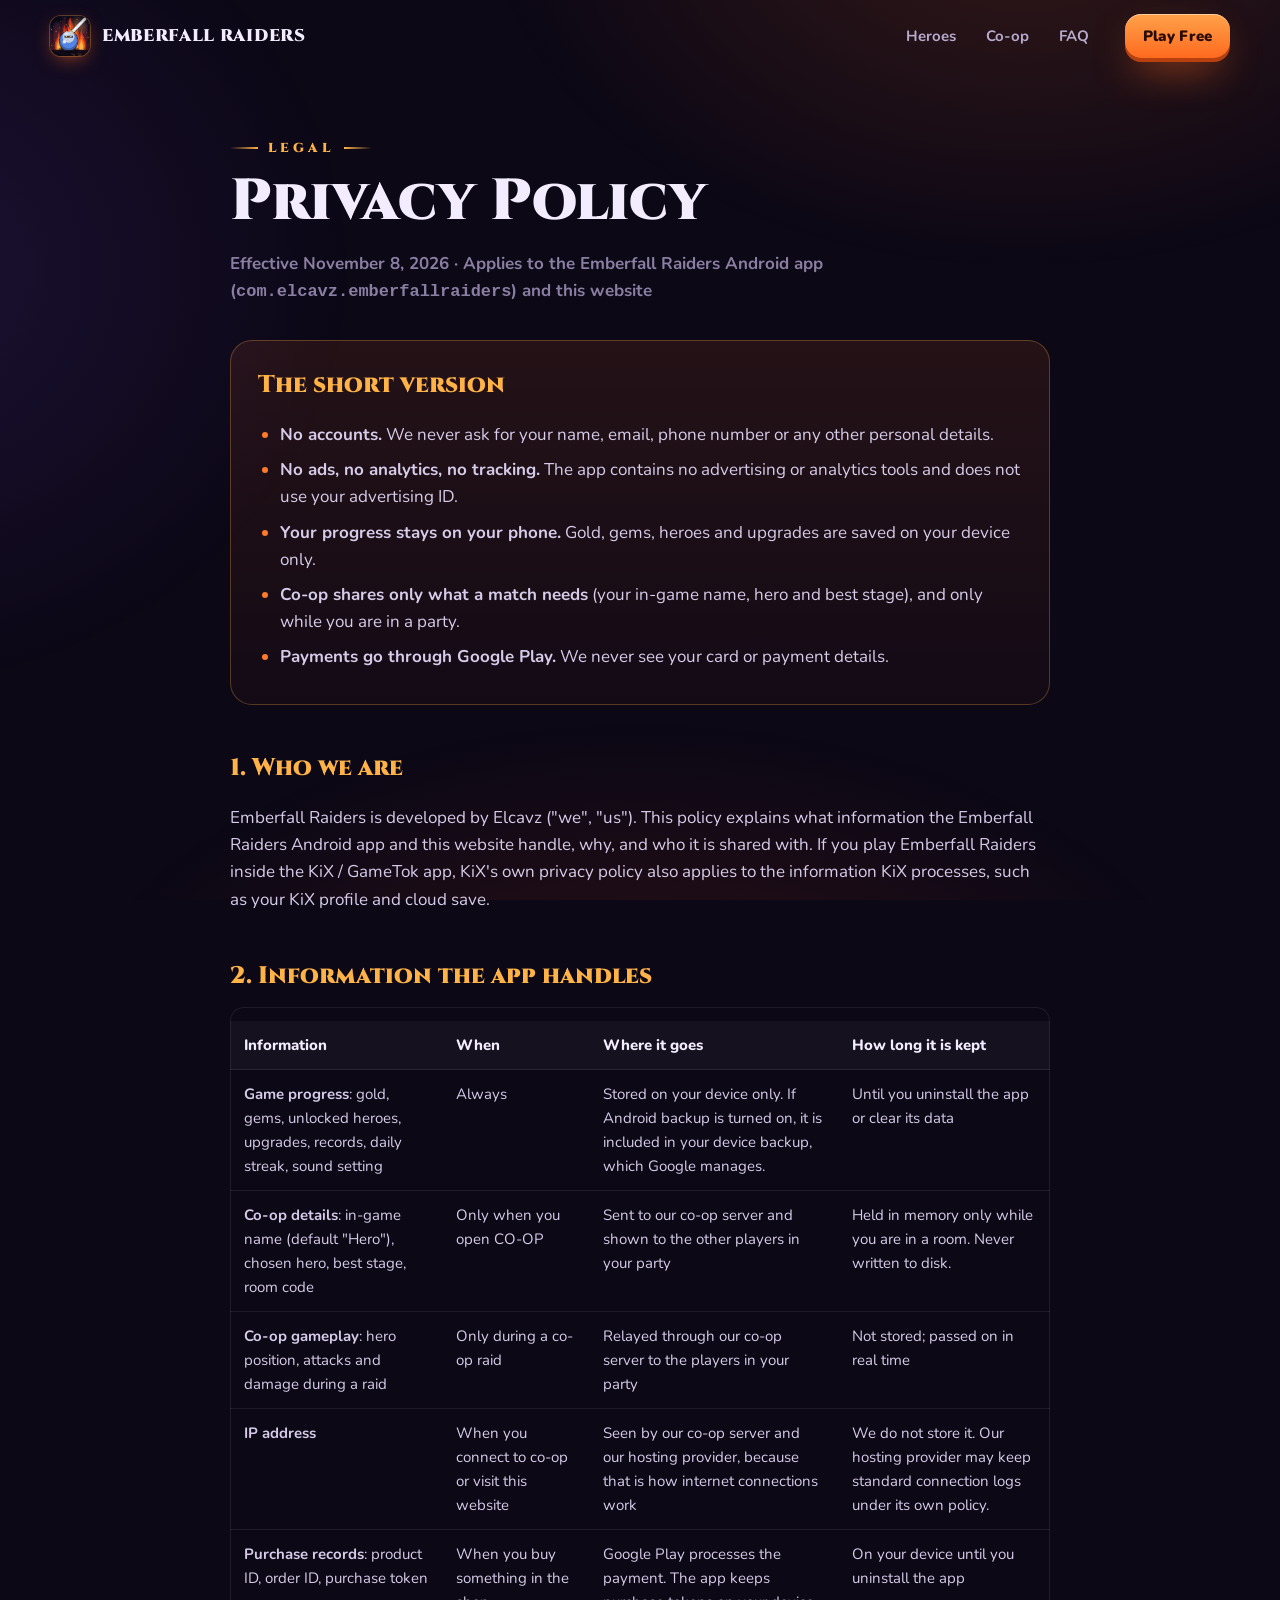
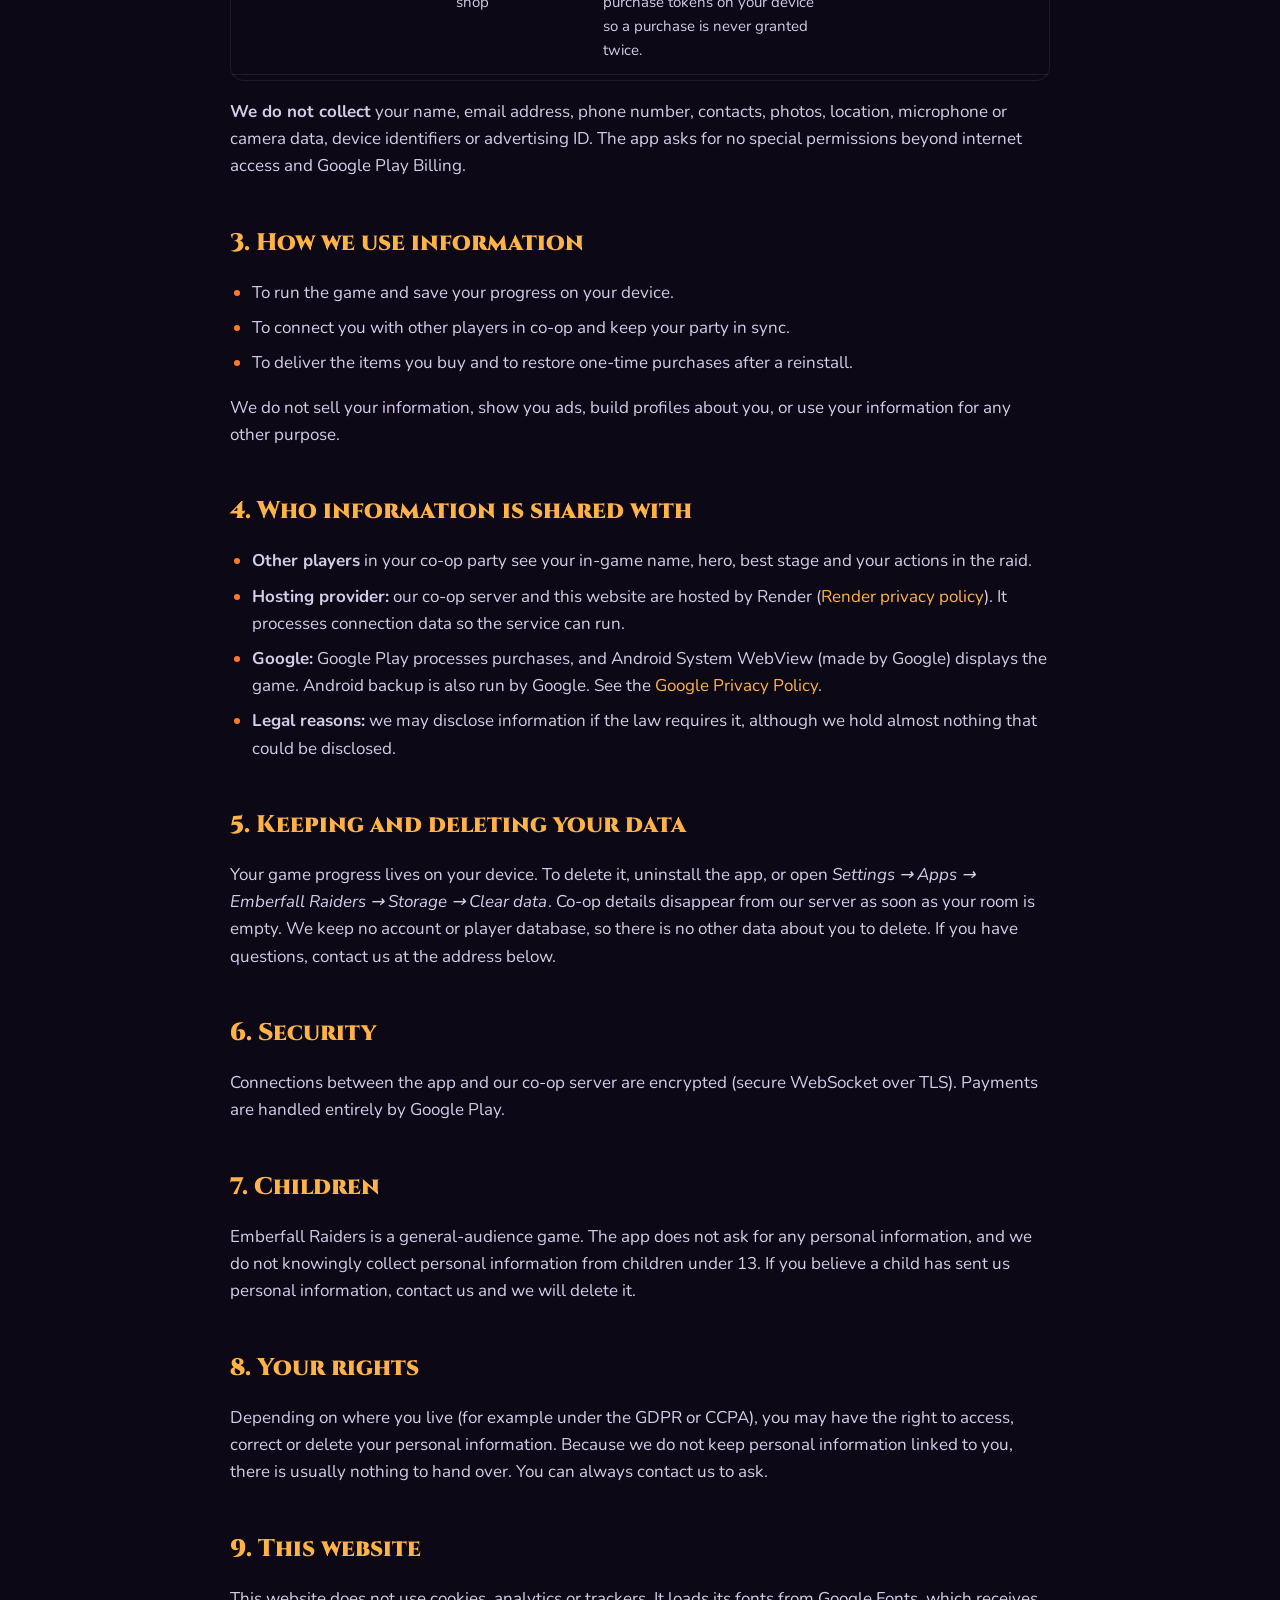
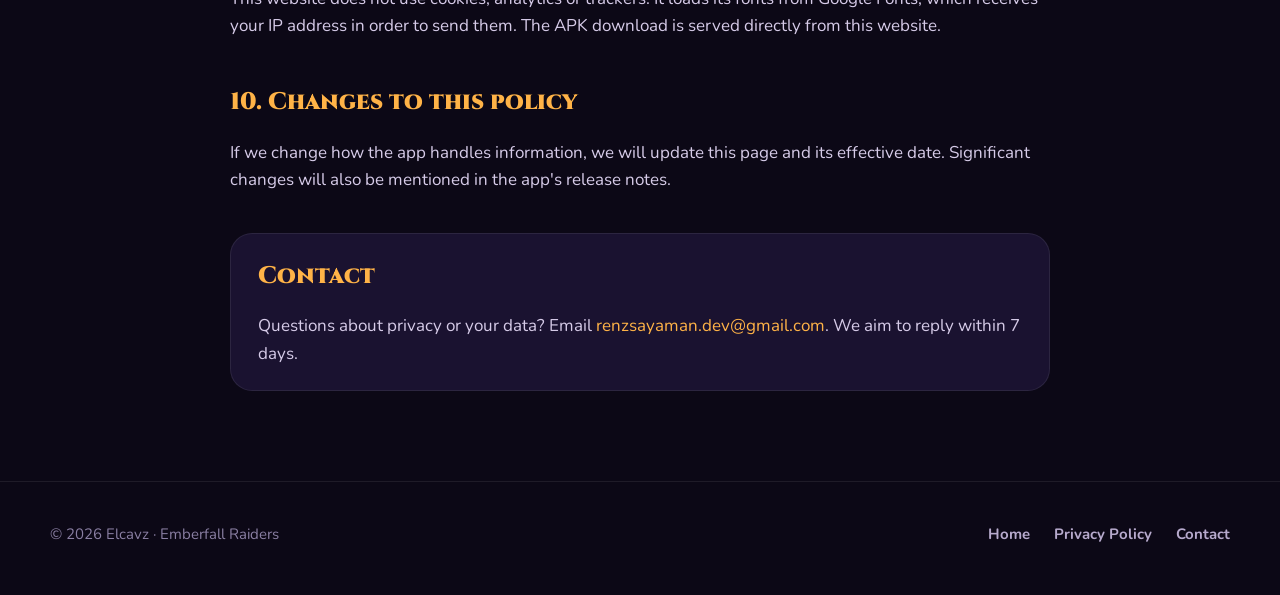
==== privacy.html @ 287d6ec7 "Initial commit" ====
<!doctype html>
<html lang="en">
<head>
  <meta charset="utf-8">
  <meta name="viewport" content="width=device-width, initial-scale=1, viewport-fit=cover">
  <title>Privacy Policy — Emberfall Raiders</title>
  <meta name="description" content="How the Emberfall Raiders app and website handle your data.">
  <meta name="theme-color" content="#0c0816">
  <link rel="icon" type="image/png" href="assets/img/icon.png">
  <link rel="preconnect" href="https://fonts.googleapis.com">
  <link rel="preconnect" href="https://fonts.gstatic.com" crossorigin>
  <link href="https://fonts.googleapis.com/css2?family=Cinzel:wght@700;900&family=Cinzel+Decorative:wght@900&family=Nunito:wght@400;700;800;900&display=swap" rel="stylesheet">
  <link rel="stylesheet" href="assets/style.css">
</head>
<body>
  <div class="bg-glow" aria-hidden="true"></div>

  <header class="nav scrolled">
    <div class="wrap">
      <a class="brand" href="index.html"><img src="assets/img/icon.png" alt="" width="40" height="40"><span>EMBERFALL RAIDERS</span></a>
      <ul class="nav-links">
        <li><a href="index.html#heroes">Heroes</a></li>
        <li><a href="index.html#coop">Co-op</a></li>
        <li><a href="index.html#faq">FAQ</a></li>
      </ul>
      <a class="btn nav-cta" href="index.html#download">Play Free</a>
      <button class="menu-btn" aria-label="Open menu" aria-expanded="false">
        <svg viewBox="0 0 24 24" fill="none" stroke="currentColor" stroke-width="2.4" stroke-linecap="round"><path d="M4 7h16M4 12h16M4 17h16"/></svg>
      </button>
    </div>
  </header>

  <main class="legal">
    <article class="wrap">
      <span class="eyebrow">Legal</span>
      <h1>Privacy Policy</h1>
      <p class="updated">Effective November 8, 2026 · Applies to the Emberfall Raiders Android app (<code>com.elcavz.emberfallraiders</code>) and this website</p>

      <section class="summary">
        <h2>The short version</h2>
        <ul>
          <li><strong>No accounts.</strong> We never ask for your name, email, phone number or any other personal details.</li>
          <li><strong>No ads, no analytics, no tracking.</strong> The app contains no advertising or analytics tools and does not use your advertising ID.</li>
          <li><strong>Your progress stays on your phone.</strong> Gold, gems, heroes and upgrades are saved on your device only.</li>
          <li><strong>Co-op shares only what a match needs</strong> (your in-game name, hero and best stage), and only while you are in a party.</li>
          <li><strong>Payments go through Google Play.</strong> We never see your card or payment details.</li>
        </ul>
      </section>

      <h2>1. Who we are</h2>
      <p>Emberfall Raiders is developed by Elcavz ("we", "us"). This policy explains what information the Emberfall Raiders Android app and this website handle, why, and who it is shared with. If you play Emberfall Raiders inside the KiX / GameTok app, KiX's own privacy policy also applies to the information KiX processes, such as your KiX profile and cloud save.</p>

      <h2>2. Information the app handles</h2>
      <div class="table-wrap">
        <table>
          <thead><tr><th>Information</th><th>When</th><th>Where it goes</th><th>How long it is kept</th></tr></thead>
          <tbody>
            <tr><td><strong>Game progress</strong>: gold, gems, unlocked heroes, upgrades, records, daily streak, sound setting</td><td>Always</td><td>Stored on your device only. If Android backup is turned on, it is included in your device backup, which Google manages.</td><td>Until you uninstall the app or clear its data</td></tr>
            <tr><td><strong>Co-op details</strong>: in-game name (default "Hero"), chosen hero, best stage, room code</td><td>Only when you open CO-OP</td><td>Sent to our co-op server and shown to the other players in your party</td><td>Held in memory only while you are in a room. Never written to disk.</td></tr>
            <tr><td><strong>Co-op gameplay</strong>: hero position, attacks and damage during a raid</td><td>Only during a co-op raid</td><td>Relayed through our co-op server to the players in your party</td><td>Not stored; passed on in real time</td></tr>
            <tr><td><strong>IP address</strong></td><td>When you connect to co-op or visit this website</td><td>Seen by our co-op server and our hosting provider, because that is how internet connections work</td><td>We do not store it. Our hosting provider may keep standard connection logs under its own policy.</td></tr>
            <tr><td><strong>Purchase records</strong>: product ID, order ID, purchase token</td><td>When you buy something in the shop</td><td>Google Play processes the payment. The app keeps purchase tokens on your device so a purchase is never granted twice.</td><td>On your device until you uninstall the app</td></tr>
          </tbody>
        </table>
      </div>
      <p><strong>We do not collect</strong> your name, email address, phone number, contacts, photos, location, microphone or camera data, device identifiers or advertising ID. The app asks for no special permissions beyond internet access and Google Play Billing.</p>

      <h2>3. How we use information</h2>
      <ul>
        <li>To run the game and save your progress on your device.</li>
        <li>To connect you with other players in co-op and keep your party in sync.</li>
        <li>To deliver the items you buy and to restore one-time purchases after a reinstall.</li>
      </ul>
      <p>We do not sell your information, show you ads, build profiles about you, or use your information for any other purpose.</p>

      <h2>4. Who information is shared with</h2>
      <ul>
        <li><strong>Other players</strong> in your co-op party see your in-game name, hero, best stage and your actions in the raid.</li>
        <li><strong>Hosting provider:</strong> our co-op server and this website are hosted by Render (<a href="https://render.com/privacy" target="_blank" rel="noopener">Render privacy policy</a>). It processes connection data so the service can run.</li>
        <li><strong>Google:</strong> Google Play processes purchases, and Android System WebView (made by Google) displays the game. Android backup is also run by Google. See the <a href="https://policies.google.com/privacy" target="_blank" rel="noopener">Google Privacy Policy</a>.</li>
        <li><strong>Legal reasons:</strong> we may disclose information if the law requires it, although we hold almost nothing that could be disclosed.</li>
      </ul>

      <h2>5. Keeping and deleting your data</h2>
      <p>Your game progress lives on your device. To delete it, uninstall the app, or open <em>Settings → Apps → Emberfall Raiders → Storage → Clear data</em>. Co-op details disappear from our server as soon as your room is empty. We keep no account or player database, so there is no other data about you to delete. If you have questions, contact us at the address below.</p>

      <h2>6. Security</h2>
      <p>Connections between the app and our co-op server are encrypted (secure WebSocket over TLS). Payments are handled entirely by Google Play.</p>

      <h2>7. Children</h2>
      <p>Emberfall Raiders is a general-audience game. The app does not ask for any personal information, and we do not knowingly collect personal information from children under 13. If you believe a child has sent us personal information, contact us and we will delete it.</p>

      <h2>8. Your rights</h2>
      <p>Depending on where you live (for example under the GDPR or CCPA), you may have the right to access, correct or delete your personal information. Because we do not keep personal information linked to you, there is usually nothing to hand over. You can always contact us to ask.</p>

      <h2>9. This website</h2>
      <p>This website does not use cookies, analytics or trackers. It loads its fonts from Google Fonts, which receives your IP address in order to send them. The APK download is served directly from this website.</p>

      <h2>10. Changes to this policy</h2>
      <p>If we change how the app handles information, we will update this page and its effective date. Significant changes will also be mentioned in the app's release notes.</p>

      <div class="contact">
        <h2 style="margin-top:0">Contact</h2>
        <p style="margin-bottom:0">Questions about privacy or your data? Email <a href="mailto:renzsayaman.dev@gmail.com">renzsayaman.dev@gmail.com</a>. We aim to reply within 7 days.</p>
      </div>
    </article>
  </main>

  <footer class="footer">
    <div class="wrap">
      <div>© <span data-year>2026</span> Elcavz · Emberfall Raiders</div>
      <nav aria-label="Footer">
        <a href="index.html">Home</a>
        <a href="privacy.html">Privacy Policy</a>
        <a href="mailto:renzsayaman.dev@gmail.com">Contact</a>
      </nav>
    </div>
  </footer>
  <script src="assets/site.js"></script>
</body>
</html>
---- assets/style.css ----
/* Emberfall Raiders website */
:root {
  --bg: #0c0816;
  --bg-2: #130d22;
  --panel: #1a1230;
  --panel-2: #221838;
  --line: rgba(255, 255, 255, 0.08);
  --line-2: rgba(255, 179, 71, 0.28);
  --text: #f3ecff;
  --muted: #b7aacd;
  --dim: #8a7fa3;
  --ember: #ff7a2a;
  --ember-2: #ffb347;
  --gold: #ffd36b;
  --flame: linear-gradient(180deg, #fff3c4 0%, #ffb347 45%, #ff5a1f 100%);
  --cta: linear-gradient(180deg, #ffa24a 0%, #ff6a1f 100%);
  --green: #4fd27a;
  --blue: #5aa8ff;
  --violet: #a77bff;
  --radius: 22px;
  --radius-sm: 14px;
  --shadow: 0 30px 80px -30px rgba(0, 0, 0, 0.8);
  --max: 1180px;
  --font-title: 'Cinzel Decorative', 'Cinzel', Georgia, serif;
  --font-head: 'Cinzel', Georgia, serif;
  --font-body: 'Nunito', system-ui, -apple-system, 'Segoe UI', Roboto, sans-serif;
}

*, *::before, *::after { box-sizing: border-box; }
html { scroll-behavior: smooth; scroll-padding-top: 84px; -webkit-text-size-adjust: 100%; }
body {
  margin: 0;
  background: var(--bg);
  color: var(--text);
  font-family: var(--font-body);
  font-size: 17px;
  line-height: 1.6;
  overflow-x: hidden;
  -webkit-font-smoothing: antialiased;
}
img, svg { display: block; max-width: 100%; }
a { color: var(--ember-2); text-decoration: none; }
a:hover { color: var(--gold); }
:focus-visible { outline: 3px solid var(--ember-2); outline-offset: 3px; border-radius: 8px; }
.wrap { width: min(var(--max), 100% - 32px); margin-inline: auto; }
.sr-only { position: absolute; width: 1px; height: 1px; overflow: hidden; clip: rect(0 0 0 0); white-space: nowrap; }

/* ---------- background ---------- */
#embers { position: fixed; inset: 0; width: 100%; height: 100%; z-index: 0; pointer-events: none; }
.bg-glow {
  position: fixed; inset: 0; z-index: 0; pointer-events: none;
  background:
    radial-gradient(900px 600px at 80% -10%, rgba(255, 106, 31, 0.16), transparent 60%),
    radial-gradient(800px 700px at -10% 30%, rgba(122, 70, 220, 0.16), transparent 60%),
    radial-gradient(1000px 600px at 50% 120%, rgba(255, 74, 26, 0.14), transparent 60%);
}
main, header, footer { position: relative; z-index: 1; }

/* ---------- nav ---------- */
.nav {
  position: fixed; top: 0; left: 0; right: 0; z-index: 50;
  transition: background 0.3s, box-shadow 0.3s, backdrop-filter 0.3s;
}
.nav.scrolled { background: rgba(12, 8, 22, 0.78); backdrop-filter: blur(14px); box-shadow: 0 1px 0 var(--line); }
.nav .wrap { display: flex; align-items: center; gap: 24px; height: 72px; }
.brand { display: flex; align-items: center; gap: 12px; color: var(--text); font-family: var(--font-head); font-weight: 900; letter-spacing: 0.04em; }
.brand img { width: 40px; height: 40px; border-radius: 11px; box-shadow: 0 0 0 1px var(--line-2), 0 6px 20px -6px rgba(255, 106, 31, 0.7); }
.brand span { font-size: 17px; }
.nav-links { display: flex; gap: 6px; margin-left: auto; list-style: none; padding: 0; margin-block: 0; }
.nav-links a { color: var(--muted); font-weight: 700; font-size: 15px; padding: 8px 12px; border-radius: 10px; }
.nav-links a:hover { color: var(--text); background: rgba(255, 255, 255, 0.05); }
.nav .btn { padding: 10px 18px; font-size: 15px; }
.menu-btn { display: none; margin-left: auto; background: none; border: 0; color: var(--text); width: 44px; height: 44px; border-radius: 12px; cursor: pointer; }
.menu-btn svg { width: 26px; height: 26px; margin: auto; }

/* ---------- buttons ---------- */
.btn {
  display: inline-flex; align-items: center; justify-content: center; gap: 10px;
  font-family: var(--font-body); font-weight: 900; font-size: 17px; letter-spacing: 0.01em;
  padding: 15px 26px; border-radius: 16px; border: 0; cursor: pointer; color: #2a0c06;
  background: var(--cta);
  box-shadow: 0 4px 0 #b8400f, 0 18px 40px -12px rgba(255, 106, 31, 0.75), inset 0 1px 0 rgba(255, 255, 255, 0.45);
  transition: transform 0.15s, box-shadow 0.15s, filter 0.15s;
}
.btn:hover { color: #2a0c06; transform: translateY(-2px); filter: brightness(1.06); }
.btn:active { transform: translateY(2px); box-shadow: 0 1px 0 #b8400f, 0 10px 24px -12px rgba(255, 106, 31, 0.75); }
.btn-ghost {
  color: var(--text); background: rgba(255, 255, 255, 0.06);
  box-shadow: inset 0 0 0 1.5px rgba(255, 255, 255, 0.16);
}
.btn-ghost:hover { color: var(--text); background: rgba(255, 255, 255, 0.1); }
.btn-ghost:active { box-shadow: inset 0 0 0 1.5px rgba(255, 255, 255, 0.16); }
.btn svg { width: 22px; height: 22px; flex: none; }

.play-badge {
  display: inline-flex; align-items: center; gap: 12px; padding: 10px 22px 10px 16px;
  background: #000; color: #fff; border-radius: 14px; box-shadow: inset 0 0 0 1.5px #a6a6a6;
  transition: transform 0.15s, box-shadow 0.15s;
}
.play-badge:hover { color: #fff; transform: translateY(-2px); box-shadow: inset 0 0 0 1.5px #fff, 0 16px 40px -14px rgba(90, 168, 255, 0.6); }
.play-badge svg { width: 30px; height: 30px; }
.play-badge small { display: block; font-size: 11px; letter-spacing: 0.08em; text-transform: uppercase; opacity: 0.85; line-height: 1.1; }
.play-badge b { display: block; font-size: 21px; line-height: 1.15; font-weight: 700; font-family: 'Nunito', sans-serif; }

/* ---------- headings ---------- */
.eyebrow {
  display: inline-flex; align-items: center; gap: 10px;
  font-family: var(--font-head); font-weight: 900; font-size: 13px; letter-spacing: 0.32em; text-transform: uppercase;
  color: var(--ember-2);
}
.eyebrow::before, .eyebrow::after { content: ''; width: 28px; height: 2px; background: linear-gradient(90deg, transparent, var(--ember-2)); }
.eyebrow::after { transform: scaleX(-1); }
.section { padding: 120px 0; position: relative; }
.section-head { text-align: center; max-width: 760px; margin: 0 auto 56px; }
.section-head h2 {
  font-family: var(--font-head); font-weight: 900; font-size: clamp(34px, 5vw, 56px); line-height: 1.08;
  margin: 14px 0 16px; letter-spacing: 0.01em;
}
.section-head p { color: var(--muted); font-size: 19px; margin: 0; }
.fire-text { background: var(--flame); -webkit-background-clip: text; background-clip: text; color: transparent; }

/* ---------- hero ---------- */
.hero { position: relative; min-height: 100vh; min-height: 100svh; display: flex; align-items: center; padding: 110px 0 70px; overflow: hidden; }
.hero .wrap { display: grid; grid-template-columns: 1.1fr 0.9fr; gap: 40px; align-items: center; }
.hero h1 { margin: 18px 0 6px; line-height: 0.95; }
.hero h1 .t1 {
  display: block; font-family: var(--font-title); font-weight: 900; font-size: clamp(54px, 9vw, 118px);
  background: var(--flame); -webkit-background-clip: text; background-clip: text; color: transparent;
  filter: drop-shadow(0 6px 0 #3a0e04) drop-shadow(0 0 30px rgba(255, 106, 31, 0.45));
  letter-spacing: 0.01em;
}
.hero h1 .t2 {
  display: flex; align-items: center; gap: 18px; margin-top: 12px;
  font-family: var(--font-head); font-weight: 900; font-size: clamp(22px, 3.4vw, 40px); letter-spacing: 0.42em; color: #ffe6c0;
}
.hero h1 .t2::before, .hero h1 .t2::after { content: ''; height: 2px; width: 54px; background: var(--ember-2); }
.hero .lead { font-size: clamp(18px, 2vw, 21px); color: var(--muted); max-width: 560px; margin: 22px 0 32px; }
.hero .lead strong { color: var(--text); }
.cta-row { display: flex; flex-wrap: wrap; gap: 14px; align-items: center; }
.meta-row { display: flex; flex-wrap: wrap; gap: 8px 22px; margin-top: 26px; color: var(--dim); font-size: 15px; font-weight: 700; }
.meta-row span { display: inline-flex; align-items: center; gap: 8px; }
.meta-row span::before { content: ''; width: 7px; height: 7px; border-radius: 50%; background: var(--ember); box-shadow: 0 0 10px var(--ember); }

.stage { position: relative; height: min(680px, 80vh); display: grid; place-items: center; }
.stage .halo {
  position: absolute; width: 120%; aspect-ratio: 1; border-radius: 50%;
  background: radial-gradient(circle, rgba(255, 106, 31, 0.42) 0%, rgba(255, 74, 26, 0.12) 38%, transparent 64%);
  animation: pulse 6s ease-in-out infinite;
}
.phone {
  position: relative; width: min(300px, 70vw); aspect-ratio: 1080 / 2424; border-radius: 42px; padding: 11px;
  background: linear-gradient(160deg, #3a2c58, #120a1e 60%);
  box-shadow: 0 0 0 1.5px rgba(255, 255, 255, 0.12), 0 50px 120px -30px rgba(0, 0, 0, 0.9), 0 0 80px -20px rgba(255, 106, 31, 0.6);
  transform: rotate(-4deg);
  animation: float 7s ease-in-out infinite;
  z-index: 2;
}
/* (no camera hole: it would cover the game HUD in the screenshots) */
.phone .screen { position: relative; width: 100%; height: 100%; border-radius: 32px; overflow: hidden; background: #0c0a14; }
.phone .screen img { position: absolute; inset: 0; width: 100%; height: 100%; object-fit: cover; opacity: 0; transition: opacity 1s ease; }
.phone .screen img.on { opacity: 1; }
.float-sprite { position: absolute; z-index: 3; filter: drop-shadow(0 16px 24px rgba(0, 0, 0, 0.6)); transition: transform 0.2s ease-out; }
.float-sprite svg { width: 100%; height: 100%; overflow: visible; }
.fs-drake { width: 340px; height: 340px; top: -12%; right: -40%; z-index: 1; animation: hover 6s ease-in-out infinite; }
.fs-knight { width: 170px; height: 170px; bottom: 4%; left: -6%; animation: bob 3.2s ease-in-out infinite; }
.fs-mage { width: 128px; height: 128px; bottom: 30%; right: -8%; animation: bob 3.6s ease-in-out infinite 0.4s; }
.fs-ranger { width: 120px; height: 120px; top: 14%; left: -4%; animation: bob 3.4s ease-in-out infinite 0.8s; }
.scroll-hint { position: absolute; left: 50%; bottom: 22px; transform: translateX(-50%); color: var(--dim); font-size: 12px; letter-spacing: 0.3em; text-transform: uppercase; display: flex; flex-direction: column; align-items: center; gap: 8px; }
.scroll-hint i { width: 22px; height: 36px; border-radius: 12px; border: 2px solid var(--dim); position: relative; }
.scroll-hint i::after { content: ''; position: absolute; left: 50%; top: 7px; width: 4px; height: 8px; margin-left: -2px; border-radius: 2px; background: var(--ember-2); animation: wheel 1.8s ease-in-out infinite; }

/* ---------- stats band ---------- */
.stats { border-block: 1px solid var(--line); background: linear-gradient(180deg, rgba(255, 106, 31, 0.06), transparent); }
.stats ul { list-style: none; margin: 0; padding: 30px 0; display: grid; grid-template-columns: repeat(6, 1fr); gap: 16px; }
.stats li { text-align: center; }
.stats b { display: block; font-family: var(--font-head); font-weight: 900; font-size: clamp(30px, 4vw, 46px); line-height: 1.1; background: var(--flame); -webkit-background-clip: text; background-clip: text; color: transparent; }
.stats span { color: var(--muted); font-weight: 800; font-size: 14px; letter-spacing: 0.12em; text-transform: uppercase; }

/* ---------- heroes ---------- */
.hero-grid { display: grid; grid-template-columns: repeat(3, 1fr); gap: 24px; }
.hero-card {
  --c: #5484e4;
  position: relative; border-radius: var(--radius); padding: 28px 26px 26px; overflow: hidden;
  background: linear-gradient(180deg, color-mix(in srgb, var(--c) 18%, var(--panel)) 0%, var(--panel) 46%);
  box-shadow: inset 0 0 0 1px color-mix(in srgb, var(--c) 40%, transparent), var(--shadow);
  transition: transform 0.35s cubic-bezier(.2, .8, .2, 1), box-shadow 0.35s;
}
.hero-card:hover { transform: translateY(-8px); box-shadow: inset 0 0 0 1.5px color-mix(in srgb, var(--c) 75%, transparent), 0 40px 90px -30px color-mix(in srgb, var(--c) 60%, #000); }
.hero-card .portrait { position: relative; height: 210px; display: grid; place-items: center; margin: -6px 0 6px; }
.hero-card .portrait::before {
  content: ''; position: absolute; width: 190px; height: 190px; border-radius: 50%;
  background: radial-gradient(circle, color-mix(in srgb, var(--c) 55%, transparent) 0%, transparent 68%);
}
.hero-card .portrait::after { content: ''; position: absolute; bottom: 18px; width: 170px; height: 30px; border-radius: 50%; background: radial-gradient(closest-side, rgba(0, 0, 0, 0.55), transparent); }
.hero-card .portrait [data-sprite] { position: relative; width: 190px; height: 190px; z-index: 1; animation: bob 3.4s ease-in-out infinite; }
.hero-card .portrait svg { width: 100%; height: 100%; overflow: visible; }
.hero-card h3 { font-family: var(--font-head); font-weight: 900; font-size: 30px; margin: 0; letter-spacing: 0.04em; }
.hero-card .role { color: color-mix(in srgb, var(--c) 70%, #fff); font-weight: 800; font-size: 14px; letter-spacing: 0.16em; text-transform: uppercase; }
.hero-card p { color: var(--muted); margin: 10px 0 18px; }
.bars { display: grid; gap: 10px; margin-bottom: 20px; }
.bar { display: grid; grid-template-columns: 70px 1fr 42px; align-items: center; gap: 10px; font-size: 13px; font-weight: 800; color: var(--dim); letter-spacing: 0.08em; }
.bar i { height: 8px; border-radius: 6px; background: rgba(255, 255, 255, 0.07); overflow: hidden; position: relative; }
.bar i::after {
  content: ''; position: absolute; inset: 0; width: var(--v); border-radius: inherit;
  background: linear-gradient(90deg, color-mix(in srgb, var(--c) 70%, #fff), var(--c));
  transform-origin: left; transform: scaleX(0); transition: transform 1.2s cubic-bezier(.2, .8, .2, 1) 0.2s;
}
.in .bar i::after { transform: scaleX(1); }
.bar em { font-style: normal; color: var(--text); text-align: right; }
.skill {
  display: flex; gap: 14px; align-items: center; padding: 14px 16px; border-radius: var(--radius-sm);
  background: rgba(0, 0, 0, 0.25); box-shadow: inset 0 0 0 1px var(--line);
}
.skill .ico { width: 44px; height: 44px; border-radius: 50%; flex: none; display: grid; place-items: center; background: var(--c); box-shadow: 0 0 20px -2px var(--c); }
.skill .ico svg { width: 24px; height: 24px; color: #fff; }
.skill b { display: block; font-size: 16px; }
.skill span { color: var(--muted); font-size: 14px; }
.unlock { margin-top: 16px; font-size: 14px; font-weight: 800; color: var(--dim); display: flex; gap: 8px; align-items: center; flex-wrap: wrap; }
.unlock .tag { padding: 4px 10px; border-radius: 99px; background: rgba(255, 255, 255, 0.06); color: var(--text); }
.unlock .tag.free { background: rgba(79, 210, 122, 0.15); color: var(--green); }

/* ---------- realms ---------- */
.realm-list { display: grid; gap: 22px; }
.realm {
  --floor: #24322a; --wall: #4e6e4c; --accent: #6eaa5f;
  position: relative; display: grid; grid-template-columns: 300px 1fr 260px; gap: 28px; align-items: center;
  padding: 28px 30px; border-radius: var(--radius); overflow: hidden;
  background:
    repeating-conic-gradient(from 0deg, color-mix(in srgb, var(--floor) 100%, #fff 4%) 0 25%, var(--floor) 0 50%) 0 0 / 64px 64px;
  box-shadow: inset 0 0 0 1px color-mix(in srgb, var(--accent) 35%, transparent), var(--shadow);
}
.realm::before { content: ''; position: absolute; inset: 0; background: linear-gradient(90deg, rgba(12, 8, 22, 0.92) 0%, rgba(12, 8, 22, 0.55) 45%, rgba(12, 8, 22, 0.25) 100%); }
.realm > * { position: relative; }
.realm .num { font-family: var(--font-head); font-weight: 900; color: var(--accent); font-size: 14px; letter-spacing: 0.24em; text-transform: uppercase; }
.realm h3 { font-family: var(--font-head); font-weight: 900; font-size: 32px; margin: 4px 0 6px; }
.realm p { color: var(--muted); margin: 0; font-size: 16px; }
.roster { display: flex; flex-wrap: wrap; gap: 6px 4px; justify-content: center; }
.mob { width: 104px; text-align: center; font-size: 13px; font-weight: 800; color: var(--muted); }
.mob [data-sprite] { display: block; width: 78px; height: 78px; margin: 0 auto 2px; animation: bob 3s ease-in-out infinite; }
.mob:nth-child(2) [data-sprite] { animation-delay: 0.3s; }
.mob:nth-child(3) [data-sprite] { animation-delay: 0.6s; }
.mob:nth-child(4) [data-sprite] { animation-delay: 0.9s; }
.realm-boss { text-align: center; padding: 14px; border-radius: var(--radius-sm); background: rgba(0, 0, 0, 0.35); box-shadow: inset 0 0 0 1px color-mix(in srgb, var(--accent) 50%, transparent); }
.realm-boss [data-sprite] { display: block; width: 130px; height: 130px; margin: -10px auto 0; animation: hover 5s ease-in-out infinite; }
.realm-boss small { display: block; color: var(--accent); font-weight: 900; font-size: 12px; letter-spacing: 0.2em; text-transform: uppercase; }
.realm-boss b { font-family: var(--font-head); font-size: 20px; }
.realm-note { text-align: center; color: var(--dim); margin-top: 26px; font-weight: 700; }

/* ---------- bosses ---------- */
.boss-grid { display: grid; grid-template-columns: repeat(3, 1fr); gap: 24px; }
.boss {
  --c: #5ad76e;
  position: relative; border-radius: var(--radius); padding: 0 26px 28px; overflow: hidden;
  background: radial-gradient(120% 60% at 50% 0%, color-mix(in srgb, var(--c) 30%, transparent), transparent 70%), var(--panel);
  box-shadow: inset 0 0 0 1px color-mix(in srgb, var(--c) 40%, transparent), var(--shadow);
}
.boss .art { height: 250px; display: grid; place-items: center; }
.boss .art [data-sprite] { width: 230px; height: 230px; animation: hover 5s ease-in-out infinite; }
.boss .art svg { overflow: visible; }
.boss .stage-tag { position: absolute; top: 18px; right: 18px; font-weight: 900; font-size: 12px; letter-spacing: 0.16em; text-transform: uppercase; padding: 6px 12px; border-radius: 99px; background: rgba(0, 0, 0, 0.45); color: color-mix(in srgb, var(--c) 70%, #fff); }
.boss h3 { font-family: var(--font-head); font-weight: 900; font-size: 28px; margin: 0 0 12px; }
.hpbar { height: 14px; border-radius: 8px; background: rgba(0, 0, 0, 0.45); box-shadow: inset 0 0 0 1px rgba(255, 255, 255, 0.08); overflow: hidden; margin-bottom: 6px; }
.hpbar i { display: block; height: 100%; width: var(--v); background: linear-gradient(90deg, #ff4a4a, #ff8a3a); border-radius: inherit; box-shadow: 0 0 14px rgba(255, 74, 74, 0.6); }
.boss .nums { display: flex; justify-content: space-between; font-size: 13px; font-weight: 800; color: var(--dim); margin-bottom: 16px; }
.boss .nums b { color: var(--text); }
.boss ul { margin: 0; padding: 0; list-style: none; display: grid; gap: 10px; }
.boss li { display: flex; gap: 10px; color: var(--muted); font-size: 15px; }
.boss li::before { content: ''; flex: none; width: 8px; height: 8px; margin-top: 9px; transform: rotate(45deg); background: var(--c); box-shadow: 0 0 10px var(--c); }

/* ---------- progression ---------- */
.prog { display: grid; grid-template-columns: 1.15fr 0.85fr; gap: 24px; }
.panel { border-radius: var(--radius); padding: 30px; background: var(--panel); box-shadow: inset 0 0 0 1px var(--line), var(--shadow); }
.panel h3 { font-family: var(--font-head); font-weight: 900; font-size: 24px; margin: 0 0 6px; }
.panel > p { color: var(--muted); margin: 0 0 22px; }
.perks { display: grid; grid-template-columns: repeat(2, 1fr); gap: 10px; }
.perk { display: flex; align-items: center; gap: 12px; padding: 12px 14px; border-radius: var(--radius-sm); background: rgba(0, 0, 0, 0.22); box-shadow: inset 0 0 0 1px color-mix(in srgb, var(--c) 35%, transparent); transition: transform 0.2s, background 0.2s; }
.perk:hover { transform: translateY(-2px); background: color-mix(in srgb, var(--c) 10%, rgba(0, 0, 0, 0.22)); }
.perk .star { width: 34px; height: 34px; flex: none; border-radius: 50%; display: grid; place-items: center; background: color-mix(in srgb, var(--c) 30%, #1a1230); }
.perk .star svg { width: 18px; height: 18px; color: var(--c); }
.perk b { display: block; font-size: 15px; line-height: 1.2; }
.perk span { font-size: 13px; color: var(--muted); }
.perk em { margin-left: auto; font-style: normal; font-weight: 900; font-size: 12px; color: var(--c); white-space: nowrap; }
.upgrades { display: grid; gap: 10px; margin-bottom: 28px; }
.upg { display: grid; grid-template-columns: 1fr auto; gap: 2px 12px; padding: 12px 16px; border-radius: var(--radius-sm); background: rgba(0, 0, 0, 0.22); box-shadow: inset 0 0 0 1px var(--line); }
.upg b { font-size: 16px; }
.upg span { color: var(--muted); font-size: 14px; }
.upg em { grid-row: span 2; align-self: center; font-style: normal; font-weight: 900; font-size: 13px; color: var(--gold); background: rgba(255, 211, 107, 0.1); padding: 6px 10px; border-radius: 10px; }
.daily { display: grid; grid-template-columns: repeat(7, 1fr); gap: 6px; }
.day { text-align: center; padding: 10px 2px; border-radius: 12px; background: rgba(0, 0, 0, 0.25); box-shadow: inset 0 0 0 1px var(--line); font-size: 12px; font-weight: 800; color: var(--muted); }
.day svg { width: 22px; height: 22px; margin: 4px auto; }
.day b { display: block; color: var(--text); font-size: 13px; }
.day.big { box-shadow: inset 0 0 0 1.5px var(--gold); background: rgba(255, 211, 107, 0.1); }

/* ---------- co-op ---------- */
.coop { display: grid; grid-template-columns: 1fr 1fr; gap: 56px; align-items: center; }
.steps { list-style: none; padding: 0; margin: 28px 0 0; display: grid; gap: 16px; counter-reset: s; }
.steps li { display: grid; grid-template-columns: 48px 1fr; gap: 16px; align-items: start; }
.steps li::before {
  counter-increment: s; content: counter(s);
  width: 48px; height: 48px; border-radius: 14px; display: grid; place-items: center;
  font-family: var(--font-head); font-weight: 900; font-size: 22px; color: #2a0c06; background: var(--cta);
  box-shadow: 0 10px 24px -10px rgba(255, 106, 31, 0.9);
}
.steps b { display: block; font-size: 18px; }
.steps span { color: var(--muted); }
.lobby {
  border-radius: 28px; padding: 26px; background: linear-gradient(180deg, #221838, #160f28);
  box-shadow: inset 0 0 0 1px rgba(79, 210, 122, 0.3), 0 40px 100px -30px rgba(79, 210, 122, 0.35), var(--shadow);
}
.lobby h3 { text-align: center; font-family: var(--font-body); font-weight: 900; font-size: 28px; color: #6ce6a0; margin: 0; letter-spacing: 0.02em; }
.lobby .sub { text-align: center; color: var(--gold); font-weight: 800; margin-bottom: 18px; font-size: 15px; }
.code { display: flex; justify-content: center; gap: 8px; margin: 0 0 20px; }
.code span {
  width: 54px; height: 66px; border-radius: 14px; display: grid; place-items: center;
  font-family: var(--font-body); font-weight: 900; font-size: 36px; color: var(--text);
  background: #0f0a1c; box-shadow: inset 0 0 0 1.5px rgba(255, 211, 107, 0.4), 0 0 24px -8px rgba(255, 211, 107, 0.6);
}
.party { display: grid; gap: 10px; }
.member { display: flex; align-items: center; gap: 12px; padding: 10px 14px; border-radius: 14px; background: rgba(255, 255, 255, 0.04); box-shadow: inset 0 0 0 1px var(--line); min-height: 64px; }
.member [data-sprite] { width: 68px; height: 68px; margin: -10px -6px -10px -10px; flex: none; }
.member b { display: block; font-size: 16px; }
.member span { color: var(--muted); font-size: 13px; }
.member .crown { margin-left: auto; color: var(--gold); font-weight: 900; font-size: 11px; letter-spacing: 0.12em; }
.member.wait { justify-content: center; color: var(--dim); font-weight: 700; font-size: 14px; }
.member.join { animation: joinIn 0.6s cubic-bezier(.2, .9, .3, 1.3) both; }
.lobby .btn { width: 100%; margin-top: 18px; background: linear-gradient(180deg, #5fe08a, #2fa85a); color: #062a14; box-shadow: 0 4px 0 #1d7a3e, 0 18px 40px -14px rgba(79, 210, 122, 0.8), inset 0 1px 0 rgba(255, 255, 255, 0.45); }
.coop-facts { display: flex; flex-wrap: wrap; gap: 10px; margin-top: 26px; }
.chip { padding: 8px 14px; border-radius: 99px; background: rgba(255, 255, 255, 0.05); box-shadow: inset 0 0 0 1px var(--line); font-weight: 800; font-size: 14px; color: var(--muted); }

/* ---------- gallery ---------- */
.gallery { display: flex; gap: 22px; overflow-x: auto; scroll-snap-type: x mandatory; padding: 10px max(16px, calc((100vw - var(--max)) / 2)) 30px; scrollbar-width: none; }
.gallery::-webkit-scrollbar { display: none; }
.shot { flex: none; width: 236px; scroll-snap-align: center; text-align: center; cursor: zoom-in; background: none; border: 0; padding: 0; color: inherit; font: inherit; }
.shot .frame { border-radius: 30px; padding: 8px; background: linear-gradient(160deg, #3a2c58, #120a1e 60%); box-shadow: 0 0 0 1px rgba(255, 255, 255, 0.1), 0 30px 60px -24px rgba(0, 0, 0, 0.9); transition: transform 0.35s cubic-bezier(.2, .8, .2, 1), box-shadow 0.35s; }
.shot:hover .frame { transform: translateY(-10px) rotate(-1deg); box-shadow: 0 0 0 1.5px rgba(255, 179, 71, 0.5), 0 40px 70px -24px rgba(255, 106, 31, 0.5); }
.shot img { border-radius: 23px; aspect-ratio: 1080 / 2424; width: 100%; object-fit: cover; }
.shot figcaption { margin-top: 14px; font-weight: 800; color: var(--muted); font-size: 15px; }
.gallery-nav { display: flex; justify-content: center; gap: 12px; margin-top: 6px; }
.gallery-nav button { width: 48px; height: 48px; border-radius: 50%; border: 0; cursor: pointer; color: var(--text); background: rgba(255, 255, 255, 0.06); box-shadow: inset 0 0 0 1px var(--line); }
.gallery-nav button:hover { background: rgba(255, 255, 255, 0.12); }
.gallery-nav svg { width: 22px; height: 22px; margin: auto; }
.lightbox { position: fixed; inset: 0; z-index: 100; display: none; place-items: center; background: rgba(6, 4, 12, 0.9); backdrop-filter: blur(8px); padding: 24px; cursor: zoom-out; }
.lightbox.open { display: grid; animation: fadeIn 0.25s ease; }
.lightbox img { max-height: 90vh; width: auto; border-radius: 26px; box-shadow: 0 0 0 1px rgba(255, 255, 255, 0.12), 0 40px 120px rgba(0, 0, 0, 0.8); }

/* ---------- how to play ---------- */
.controls { display: grid; grid-template-columns: repeat(4, 1fr); gap: 18px; }
.ctrl { padding: 26px 22px; border-radius: var(--radius); background: var(--panel); box-shadow: inset 0 0 0 1px var(--line); }
.ctrl .ico { width: 56px; height: 56px; border-radius: 18px; display: grid; place-items: center; margin-bottom: 16px; background: color-mix(in srgb, var(--c) 22%, transparent); color: var(--c); box-shadow: inset 0 0 0 1px color-mix(in srgb, var(--c) 45%, transparent); }
.ctrl .ico svg { width: 28px; height: 28px; }
.ctrl h3 { margin: 0 0 6px; font-size: 19px; }
.ctrl p { margin: 0; color: var(--muted); font-size: 15px; }
.ctrl kbd { display: inline-block; font-family: var(--font-body); font-weight: 800; font-size: 12px; padding: 1px 7px; border-radius: 6px; background: rgba(255, 255, 255, 0.08); box-shadow: inset 0 -2px 0 rgba(255, 255, 255, 0.1); color: var(--text); }
.tips { margin-top: 22px; display: grid; grid-template-columns: repeat(3, 1fr); gap: 18px; }
.tip { padding: 18px 20px; border-radius: var(--radius-sm); background: rgba(255, 179, 71, 0.06); box-shadow: inset 0 0 0 1px var(--line-2); color: var(--muted); font-size: 15px; }
.tip b { color: var(--gold); }

/* ---------- FAQ ---------- */
.faq { max-width: 860px; margin: 0 auto; display: grid; gap: 12px; }
.faq details { border-radius: var(--radius-sm); background: var(--panel); box-shadow: inset 0 0 0 1px var(--line); transition: box-shadow 0.2s; }
.faq details[open] { box-shadow: inset 0 0 0 1px var(--line-2); }
.faq summary { list-style: none; cursor: pointer; padding: 20px 24px; font-weight: 800; font-size: 18px; display: flex; justify-content: space-between; gap: 16px; align-items: center; }
.faq summary::-webkit-details-marker { display: none; }
.faq summary::after { content: '+'; flex: none; width: 30px; height: 30px; border-radius: 50%; display: grid; place-items: center; background: rgba(255, 255, 255, 0.06); color: var(--ember-2); font-size: 22px; transition: transform 0.25s; }
.faq details[open] summary::after { transform: rotate(45deg); }
.faq details p { margin: 0; padding: 0 24px 22px; color: var(--muted); }

/* ---------- download ---------- */
.download {
  position: relative; overflow: hidden; text-align: center; border-radius: 34px; padding: 70px 30px;
  background:
    radial-gradient(600px 300px at 50% 120%, rgba(255, 106, 31, 0.55), transparent 70%),
    radial-gradient(500px 260px at 0% 0%, rgba(122, 70, 220, 0.35), transparent 70%),
    linear-gradient(180deg, #24163c, #150d26);
  box-shadow: inset 0 0 0 1px var(--line-2), 0 50px 120px -40px rgba(255, 106, 31, 0.5);
}
.download .icon { width: 120px; height: 120px; border-radius: 30px; margin: 0 auto 24px; box-shadow: 0 0 0 1px var(--line-2), 0 20px 60px -10px rgba(255, 106, 31, 0.8); animation: float 6s ease-in-out infinite; }
.download h2 { font-family: var(--font-head); font-weight: 900; font-size: clamp(32px, 5vw, 54px); margin: 0 0 12px; line-height: 1.1; }
.download p { color: var(--muted); font-size: 19px; max-width: 620px; margin: 0 auto 30px; }
.download .cta-row { justify-content: center; }
.reqs { display: flex; flex-wrap: wrap; justify-content: center; gap: 10px; margin-top: 30px; }

/* ---------- footer ---------- */
.footer { border-top: 1px solid var(--line); padding: 40px 0 50px; color: var(--dim); font-size: 15px; }
.footer .wrap { display: flex; flex-wrap: wrap; gap: 20px 40px; align-items: center; justify-content: space-between; }
.footer nav { display: flex; flex-wrap: wrap; gap: 6px 24px; }
.footer a { color: var(--muted); font-weight: 700; }
.footer a:hover { color: var(--text); }

/* ---------- legal page ---------- */
.legal { padding: 130px 0 90px; }
.legal article { max-width: 820px; margin: 0 auto; }
.legal h1 { font-family: var(--font-head); font-weight: 900; font-size: clamp(36px, 6vw, 58px); line-height: 1.05; margin: 14px 0 12px; }
.legal .updated { color: var(--dim); font-weight: 700; margin-bottom: 34px; }
.legal .summary { border-radius: var(--radius); padding: 26px 28px; margin-bottom: 40px; background: linear-gradient(180deg, rgba(255, 106, 31, 0.1), rgba(255, 106, 31, 0.03)); box-shadow: inset 0 0 0 1px var(--line-2); }
.legal .summary h2 { margin-top: 0; }
.legal .summary ul { margin-bottom: 0; }
.legal h2 { font-family: var(--font-head); font-weight: 900; font-size: 24px; margin: 44px 0 12px; color: var(--ember-2); }
.legal h3 { font-size: 18px; margin: 26px 0 8px; }
.legal p, .legal li { color: #d6cbe8; }
.legal ul { padding-left: 22px; }
.legal li { margin-bottom: 8px; }
.legal li::marker { color: var(--ember); }
.legal table { width: 100%; border-collapse: collapse; margin: 14px 0 6px; font-size: 15px; }
.legal th, .legal td { text-align: left; padding: 12px 14px; border-bottom: 1px solid var(--line); vertical-align: top; }
.legal th { color: var(--text); font-weight: 800; background: rgba(255, 255, 255, 0.04); }
.legal td { color: #d6cbe8; }
.legal .table-wrap { overflow-x: auto; border-radius: var(--radius-sm); box-shadow: inset 0 0 0 1px var(--line); }
.legal .contact { margin-top: 40px; padding: 24px 28px; border-radius: var(--radius); background: var(--panel); box-shadow: inset 0 0 0 1px var(--line); }

/* ---------- reveal ---------- */
.reveal { opacity: 0; transform: translateY(36px); transition: opacity 0.9s cubic-bezier(.2, .8, .2, 1), transform 0.9s cubic-bezier(.2, .8, .2, 1); }
.reveal.in { opacity: 1; transform: none; }
.reveal.d1 { transition-delay: 0.1s; }
.reveal.d2 { transition-delay: 0.2s; }
.reveal.d3 { transition-delay: 0.3s; }

@keyframes float { 0%, 100% { transform: translateY(0) rotate(-4deg); } 50% { transform: translateY(-16px) rotate(-3deg); } }
.download .icon { --r: 0deg; }
@keyframes bob { 0%, 100% { translate: 0 0; } 50% { translate: 0 -10px; } }
@keyframes hover { 0%, 100% { translate: 0 0; scale: 1; } 50% { translate: 0 -14px; scale: 1.03; } }
@keyframes pulse { 0%, 100% { opacity: 0.85; scale: 1; } 50% { opacity: 1; scale: 1.06; } }
@keyframes wheel { 0% { opacity: 0; transform: translateY(0); } 40% { opacity: 1; } 100% { opacity: 0; transform: translateY(12px); } }
@keyframes joinIn { from { opacity: 0; transform: translateX(-30px) scale(0.95); } to { opacity: 1; transform: none; } }
@keyframes fadeIn { from { opacity: 0; } to { opacity: 1; } }

/* ---------- responsive ---------- */
@media (max-width: 1060px) {
  .realm { grid-template-columns: 1fr; text-align: center; }
  .realm::before { background: rgba(12, 8, 22, 0.7); }
  .controls { grid-template-columns: repeat(2, 1fr); }
  .stats ul { grid-template-columns: repeat(3, 1fr); }
}
@media (max-width: 960px) {
  .nav-links, .nav .nav-cta { display: none; }
  .menu-btn { display: grid; }
  .nav.open { background: rgba(12, 8, 22, 0.96); backdrop-filter: blur(14px); }
  .nav.open .nav-links { display: flex; flex-direction: column; position: absolute; top: 72px; left: 0; right: 0; padding: 10px 16px 20px; background: rgba(12, 8, 22, 0.96); border-bottom: 1px solid var(--line); }
  .nav.open .nav-links a { font-size: 18px; padding: 12px; }
  .hero .wrap { grid-template-columns: 1fr; text-align: center; }
  .hero .lead { margin-inline: auto; }
  .hero h1 .t2 { justify-content: center; }
  .cta-row, .meta-row { justify-content: center; }
  .stage { height: 600px; }
  .hero-grid, .boss-grid { grid-template-columns: 1fr; max-width: 520px; margin-inline: auto; }
  .prog, .coop { grid-template-columns: 1fr; }
  .tips { grid-template-columns: 1fr; }
  .scroll-hint { display: none; }
}
@media (max-width: 560px) {
  body { font-size: 16px; }
  .section { padding: 84px 0; }
  .hero { padding-top: 96px; }
  .hero h1 .t2 { letter-spacing: 0.3em; gap: 12px; }
  .hero h1 .t2::before, .hero h1 .t2::after { width: 26px; }
  .stage { height: 500px; }
  .fs-drake { width: 210px; height: 210px; right: -12%; }
  .fs-knight { width: 130px; height: 130px; left: -4%; }
  .fs-mage { width: 96px; height: 96px; right: -4%; }
  .fs-ranger { width: 90px; height: 90px; left: -2%; }
  .stats ul { grid-template-columns: repeat(2, 1fr); }
  .perks { grid-template-columns: 1fr; }
  .controls { grid-template-columns: 1fr; }
  .code span { width: 46px; height: 58px; font-size: 30px; }
  .daily { gap: 4px; }
  .day { font-size: 10px; }
  .realm { padding: 24px 18px; }
  .mob { width: 86px; }
  .panel { padding: 22px 18px; }
  .download { padding: 50px 20px; border-radius: 26px; }
  .btn, .play-badge { width: 100%; justify-content: center; }
}
@media (prefers-reduced-motion: reduce) {
  *, *::before, *::after { animation: none !important; transition: none !important; }
  .reveal { opacity: 1; transform: none; }
  .bar i::after { transform: scaleX(1); }
}
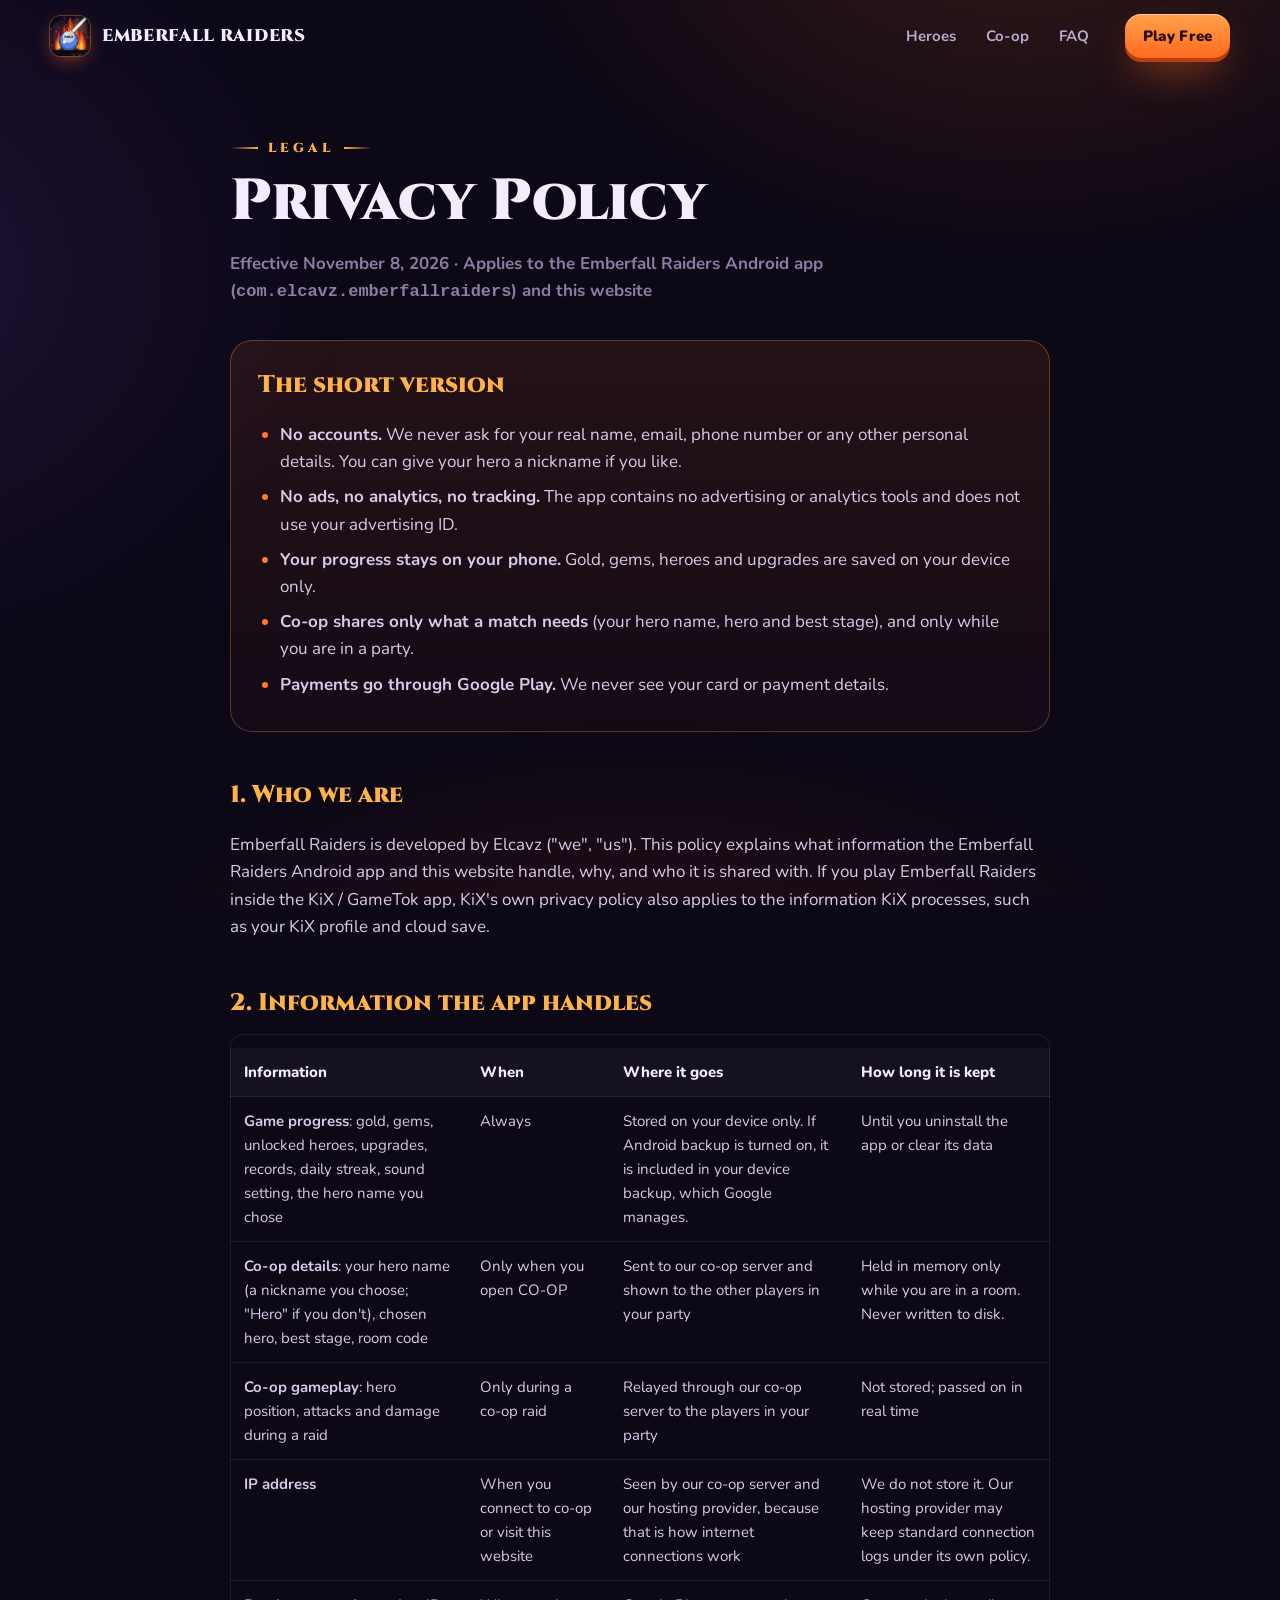
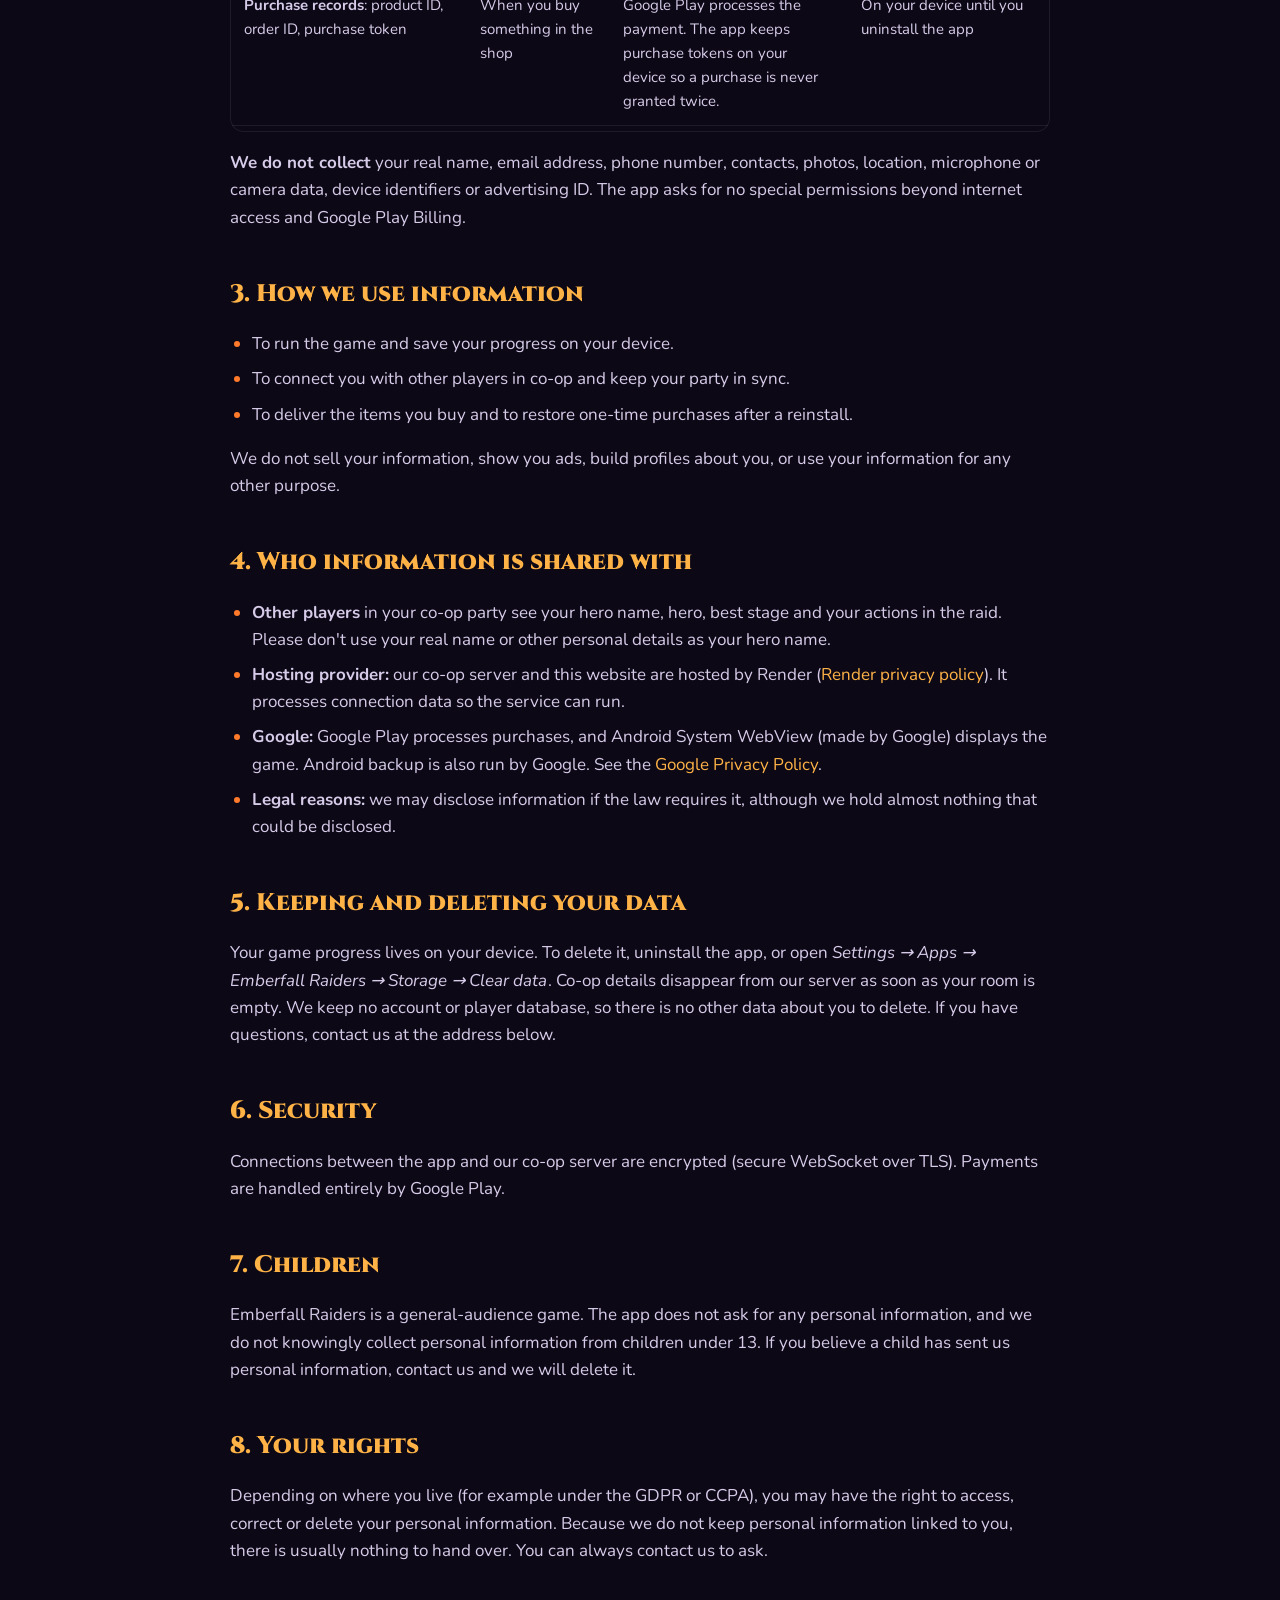
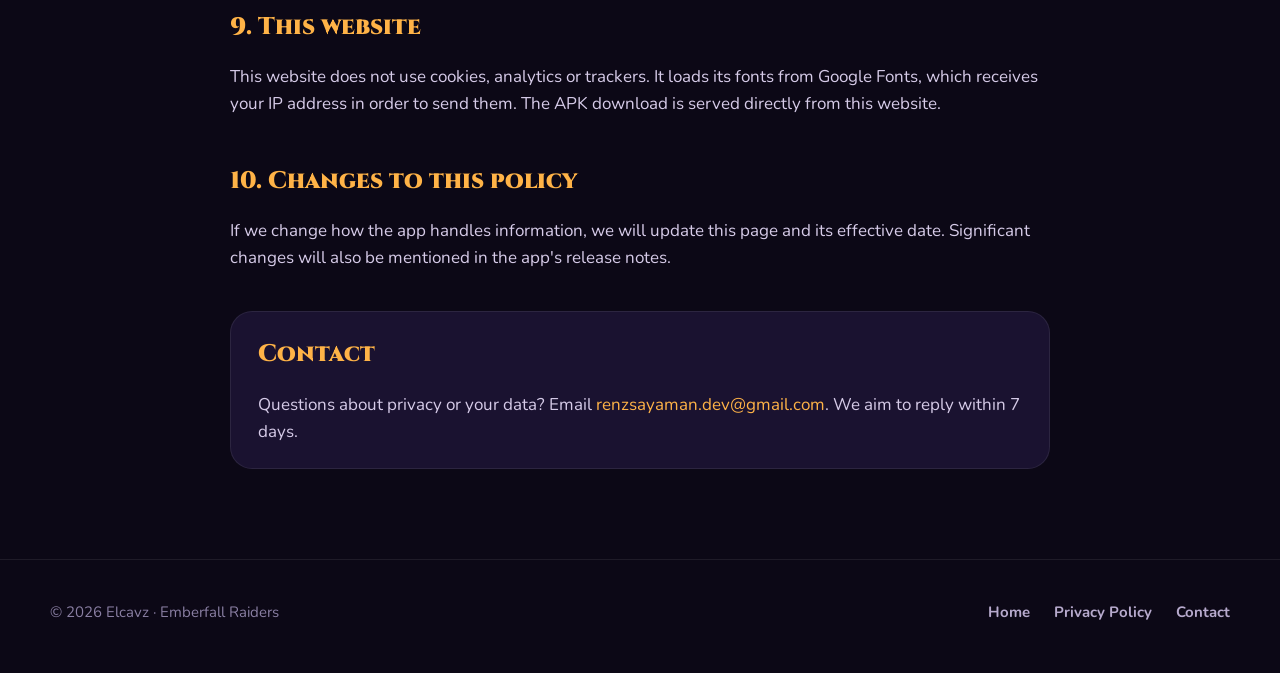
==== commit be402dde: "updated privacy policy" ====
--- a/privacy.html
+++ b/privacy.html
@@ -39,10 +39,10 @@
       <section class="summary">
         <h2>The short version</h2>
         <ul>
-          <li><strong>No accounts.</strong> We never ask for your name, email, phone number or any other personal details.</li>
+          <li><strong>No accounts.</strong> We never ask for your real name, email, phone number or any other personal details. You can give your hero a nickname if you like.</li>
           <li><strong>No ads, no analytics, no tracking.</strong> The app contains no advertising or analytics tools and does not use your advertising ID.</li>
           <li><strong>Your progress stays on your phone.</strong> Gold, gems, heroes and upgrades are saved on your device only.</li>
-          <li><strong>Co-op shares only what a match needs</strong> (your in-game name, hero and best stage), and only while you are in a party.</li>
+          <li><strong>Co-op shares only what a match needs</strong> (your hero name, hero and best stage), and only while you are in a party.</li>
           <li><strong>Payments go through Google Play.</strong> We never see your card or payment details.</li>
         </ul>
       </section>
@@ -55,15 +55,15 @@
         <table>
           <thead><tr><th>Information</th><th>When</th><th>Where it goes</th><th>How long it is kept</th></tr></thead>
           <tbody>
-            <tr><td><strong>Game progress</strong>: gold, gems, unlocked heroes, upgrades, records, daily streak, sound setting</td><td>Always</td><td>Stored on your device only. If Android backup is turned on, it is included in your device backup, which Google manages.</td><td>Until you uninstall the app or clear its data</td></tr>
-            <tr><td><strong>Co-op details</strong>: in-game name (default "Hero"), chosen hero, best stage, room code</td><td>Only when you open CO-OP</td><td>Sent to our co-op server and shown to the other players in your party</td><td>Held in memory only while you are in a room. Never written to disk.</td></tr>
+            <tr><td><strong>Game progress</strong>: gold, gems, unlocked heroes, upgrades, records, daily streak, sound setting, the hero name you chose</td><td>Always</td><td>Stored on your device only. If Android backup is turned on, it is included in your device backup, which Google manages.</td><td>Until you uninstall the app or clear its data</td></tr>
+            <tr><td><strong>Co-op details</strong>: your hero name (a nickname you choose; "Hero" if you don't), chosen hero, best stage, room code</td><td>Only when you open CO-OP</td><td>Sent to our co-op server and shown to the other players in your party</td><td>Held in memory only while you are in a room. Never written to disk.</td></tr>
             <tr><td><strong>Co-op gameplay</strong>: hero position, attacks and damage during a raid</td><td>Only during a co-op raid</td><td>Relayed through our co-op server to the players in your party</td><td>Not stored; passed on in real time</td></tr>
             <tr><td><strong>IP address</strong></td><td>When you connect to co-op or visit this website</td><td>Seen by our co-op server and our hosting provider, because that is how internet connections work</td><td>We do not store it. Our hosting provider may keep standard connection logs under its own policy.</td></tr>
             <tr><td><strong>Purchase records</strong>: product ID, order ID, purchase token</td><td>When you buy something in the shop</td><td>Google Play processes the payment. The app keeps purchase tokens on your device so a purchase is never granted twice.</td><td>On your device until you uninstall the app</td></tr>
           </tbody>
         </table>
       </div>
-      <p><strong>We do not collect</strong> your name, email address, phone number, contacts, photos, location, microphone or camera data, device identifiers or advertising ID. The app asks for no special permissions beyond internet access and Google Play Billing.</p>
+      <p><strong>We do not collect</strong> your real name, email address, phone number, contacts, photos, location, microphone or camera data, device identifiers or advertising ID. The app asks for no special permissions beyond internet access and Google Play Billing.</p>
 
       <h2>3. How we use information</h2>
       <ul>
@@ -75,7 +75,7 @@
 
       <h2>4. Who information is shared with</h2>
       <ul>
-        <li><strong>Other players</strong> in your co-op party see your in-game name, hero, best stage and your actions in the raid.</li>
+        <li><strong>Other players</strong> in your co-op party see your hero name, hero, best stage and your actions in the raid. Please don't use your real name or other personal details as your hero name.</li>
         <li><strong>Hosting provider:</strong> our co-op server and this website are hosted by Render (<a href="https://render.com/privacy" target="_blank" rel="noopener">Render privacy policy</a>). It processes connection data so the service can run.</li>
         <li><strong>Google:</strong> Google Play processes purchases, and Android System WebView (made by Google) displays the game. Android backup is also run by Google. See the <a href="https://policies.google.com/privacy" target="_blank" rel="noopener">Google Privacy Policy</a>.</li>
         <li><strong>Legal reasons:</strong> we may disclose information if the law requires it, although we hold almost nothing that could be disclosed.</li>
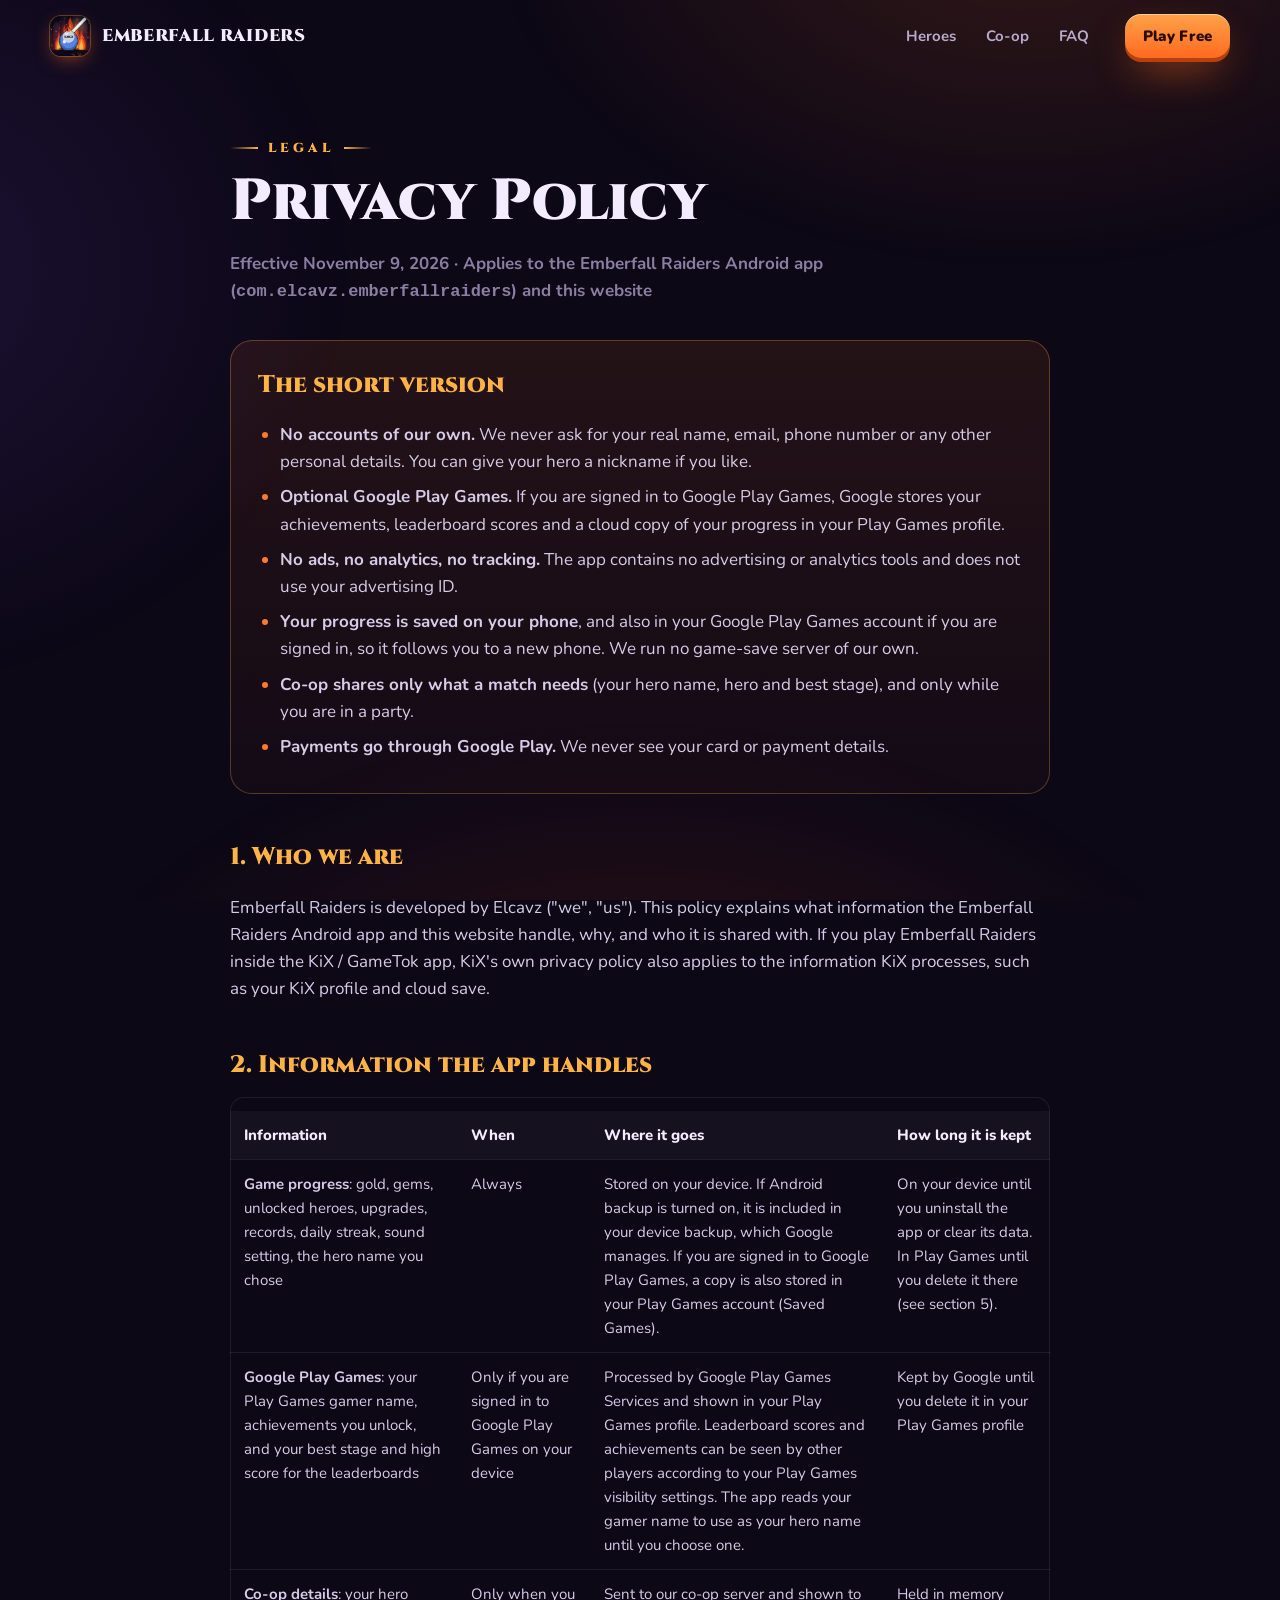
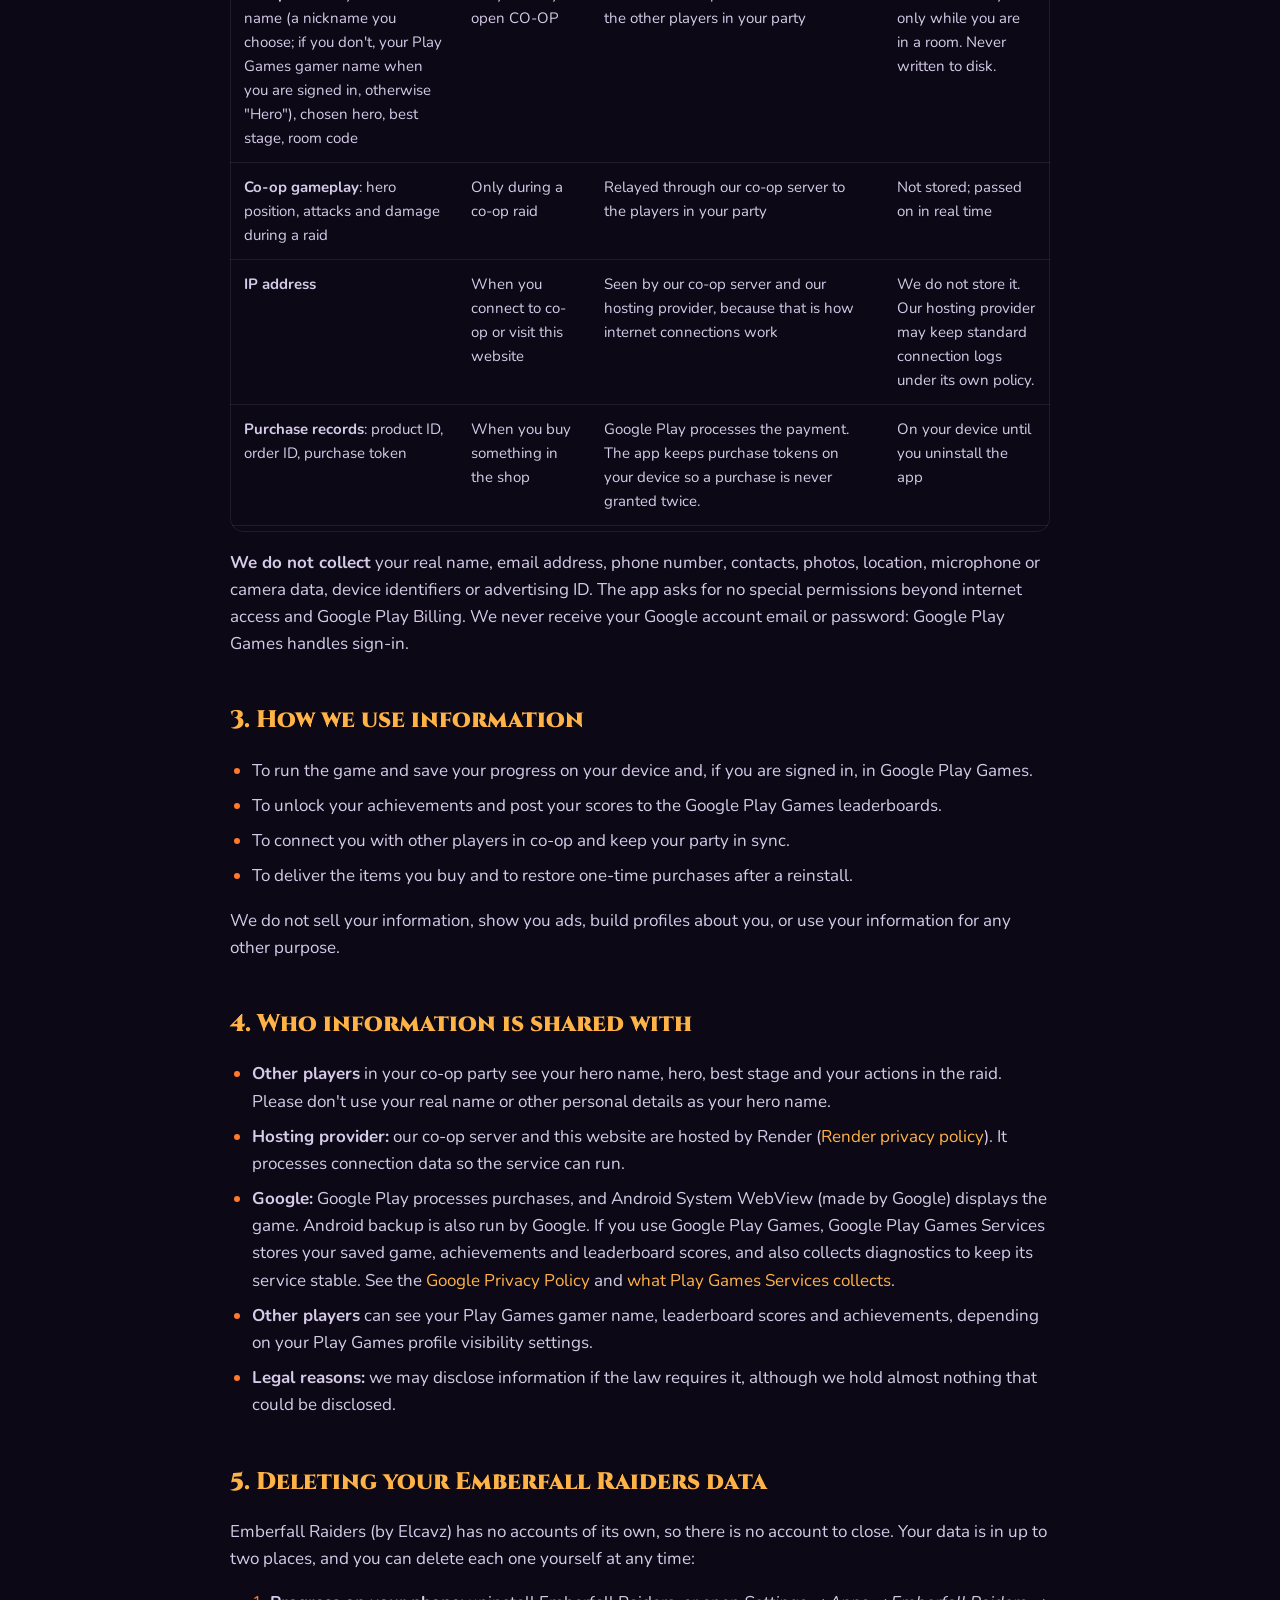
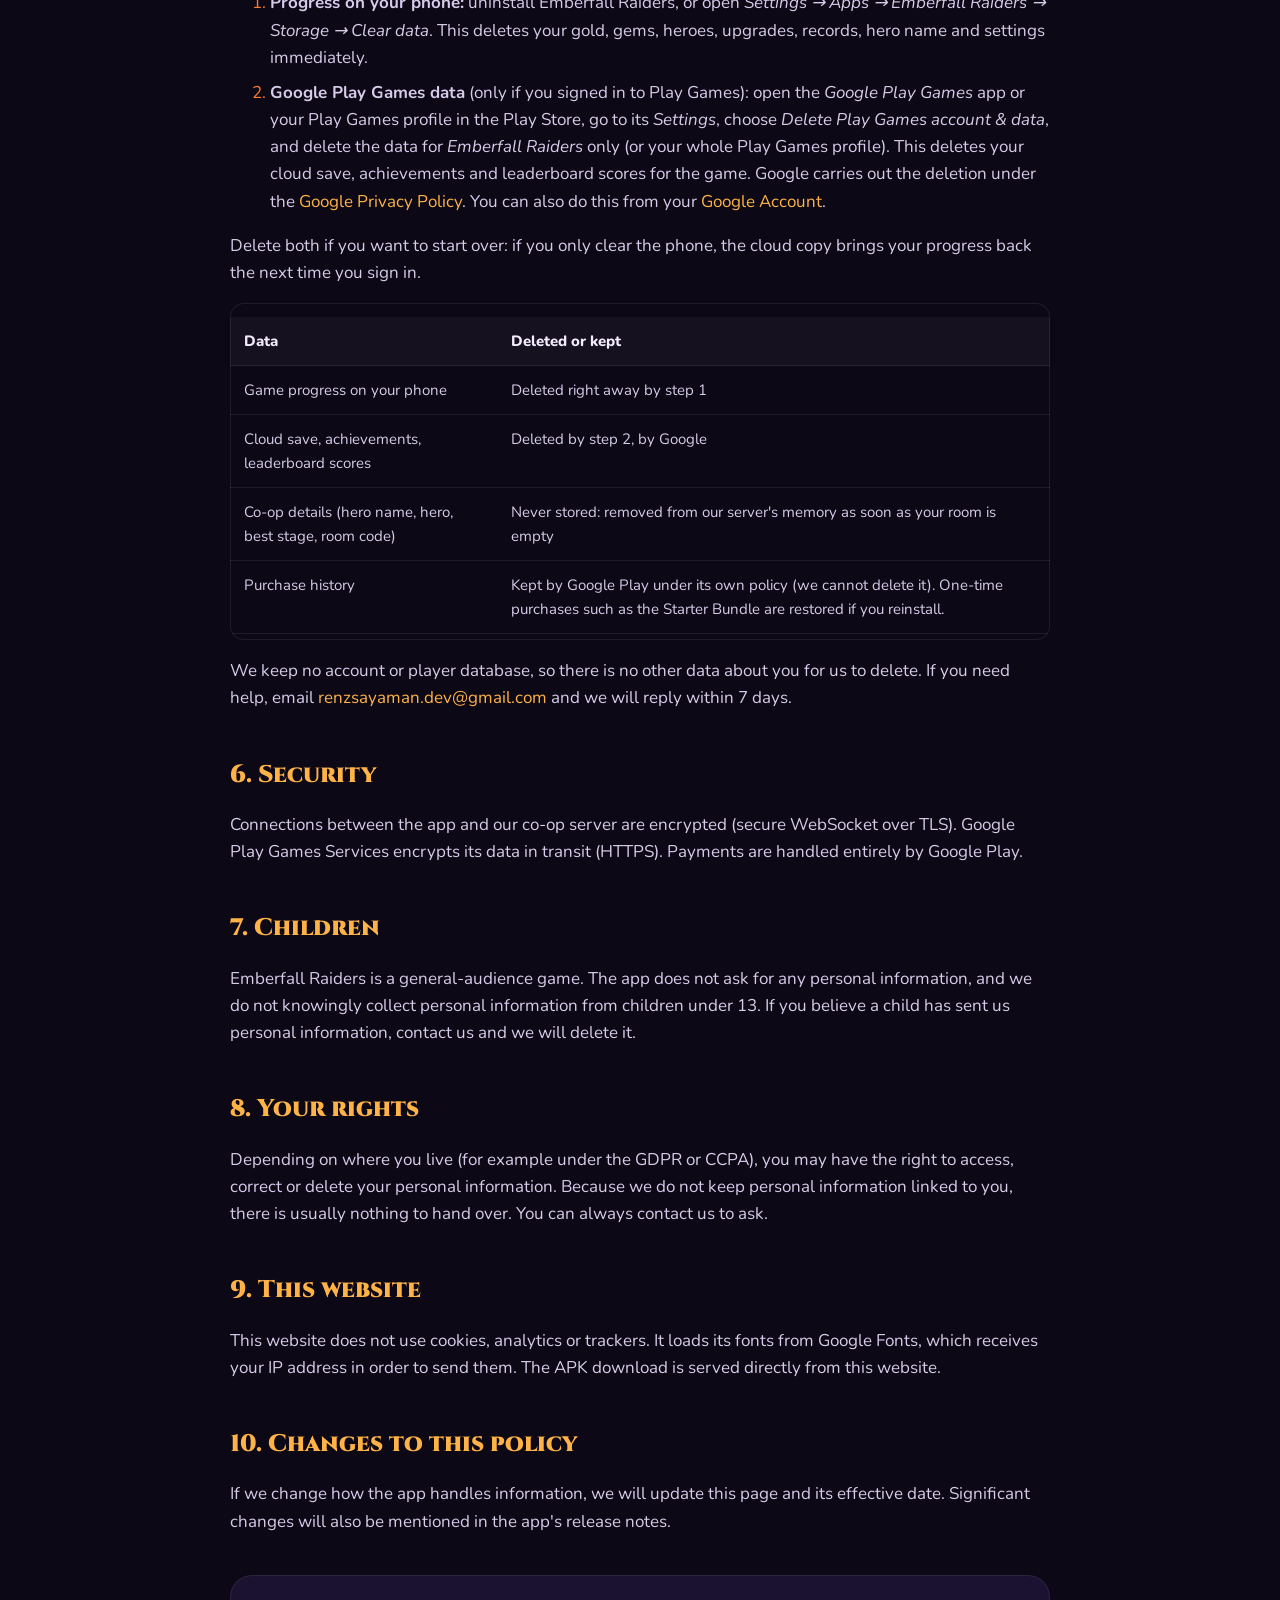
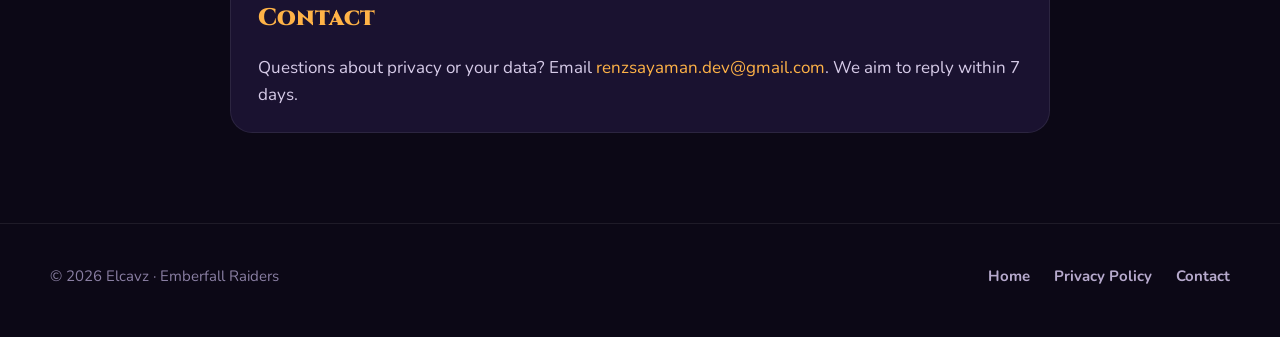
==== commit 243d4bf4: "✳ Play Games Services setup" ====
--- a/privacy.html
+++ b/privacy.html
@@ -34,14 +34,15 @@
     <article class="wrap">
       <span class="eyebrow">Legal</span>
       <h1>Privacy Policy</h1>
-      <p class="updated">Effective November 8, 2026 · Applies to the Emberfall Raiders Android app (<code>com.elcavz.emberfallraiders</code>) and this website</p>
+      <p class="updated">Effective November 9, 2026 · Applies to the Emberfall Raiders Android app (<code>com.elcavz.emberfallraiders</code>) and this website</p>
 
       <section class="summary">
         <h2>The short version</h2>
         <ul>
-          <li><strong>No accounts.</strong> We never ask for your real name, email, phone number or any other personal details. You can give your hero a nickname if you like.</li>
+          <li><strong>No accounts of our own.</strong> We never ask for your real name, email, phone number or any other personal details. You can give your hero a nickname if you like.</li>
+          <li><strong>Optional Google Play Games.</strong> If you are signed in to Google Play Games, Google stores your achievements, leaderboard scores and a cloud copy of your progress in your Play Games profile.</li>
           <li><strong>No ads, no analytics, no tracking.</strong> The app contains no advertising or analytics tools and does not use your advertising ID.</li>
-          <li><strong>Your progress stays on your phone.</strong> Gold, gems, heroes and upgrades are saved on your device only.</li>
+          <li><strong>Your progress is saved on your phone</strong>, and also in your Google Play Games account if you are signed in, so it follows you to a new phone. We run no game-save server of our own.</li>
           <li><strong>Co-op shares only what a match needs</strong> (your hero name, hero and best stage), and only while you are in a party.</li>
           <li><strong>Payments go through Google Play.</strong> We never see your card or payment details.</li>
         </ul>
@@ -55,19 +56,21 @@
         <table>
           <thead><tr><th>Information</th><th>When</th><th>Where it goes</th><th>How long it is kept</th></tr></thead>
           <tbody>
-            <tr><td><strong>Game progress</strong>: gold, gems, unlocked heroes, upgrades, records, daily streak, sound setting, the hero name you chose</td><td>Always</td><td>Stored on your device only. If Android backup is turned on, it is included in your device backup, which Google manages.</td><td>Until you uninstall the app or clear its data</td></tr>
-            <tr><td><strong>Co-op details</strong>: your hero name (a nickname you choose; "Hero" if you don't), chosen hero, best stage, room code</td><td>Only when you open CO-OP</td><td>Sent to our co-op server and shown to the other players in your party</td><td>Held in memory only while you are in a room. Never written to disk.</td></tr>
+            <tr><td><strong>Game progress</strong>: gold, gems, unlocked heroes, upgrades, records, daily streak, sound setting, the hero name you chose</td><td>Always</td><td>Stored on your device. If Android backup is turned on, it is included in your device backup, which Google manages. If you are signed in to Google Play Games, a copy is also stored in your Play Games account (Saved Games).</td><td>On your device until you uninstall the app or clear its data. In Play Games until you delete it there (see section 5).</td></tr>
+            <tr><td><strong>Google Play Games</strong>: your Play Games gamer name, achievements you unlock, and your best stage and high score for the leaderboards</td><td>Only if you are signed in to Google Play Games on your device</td><td>Processed by Google Play Games Services and shown in your Play Games profile. Leaderboard scores and achievements can be seen by other players according to your Play Games visibility settings. The app reads your gamer name to use as your hero name until you choose one.</td><td>Kept by Google until you delete it in your Play Games profile</td></tr>
+            <tr><td><strong>Co-op details</strong>: your hero name (a nickname you choose; if you don't, your Play Games gamer name when you are signed in, otherwise "Hero"), chosen hero, best stage, room code</td><td>Only when you open CO-OP</td><td>Sent to our co-op server and shown to the other players in your party</td><td>Held in memory only while you are in a room. Never written to disk.</td></tr>
             <tr><td><strong>Co-op gameplay</strong>: hero position, attacks and damage during a raid</td><td>Only during a co-op raid</td><td>Relayed through our co-op server to the players in your party</td><td>Not stored; passed on in real time</td></tr>
             <tr><td><strong>IP address</strong></td><td>When you connect to co-op or visit this website</td><td>Seen by our co-op server and our hosting provider, because that is how internet connections work</td><td>We do not store it. Our hosting provider may keep standard connection logs under its own policy.</td></tr>
             <tr><td><strong>Purchase records</strong>: product ID, order ID, purchase token</td><td>When you buy something in the shop</td><td>Google Play processes the payment. The app keeps purchase tokens on your device so a purchase is never granted twice.</td><td>On your device until you uninstall the app</td></tr>
           </tbody>
         </table>
       </div>
-      <p><strong>We do not collect</strong> your real name, email address, phone number, contacts, photos, location, microphone or camera data, device identifiers or advertising ID. The app asks for no special permissions beyond internet access and Google Play Billing.</p>
+      <p><strong>We do not collect</strong> your real name, email address, phone number, contacts, photos, location, microphone or camera data, device identifiers or advertising ID. The app asks for no special permissions beyond internet access and Google Play Billing. We never receive your Google account email or password: Google Play Games handles sign-in.</p>
 
       <h2>3. How we use information</h2>
       <ul>
-        <li>To run the game and save your progress on your device.</li>
+        <li>To run the game and save your progress on your device and, if you are signed in, in Google Play Games.</li>
+        <li>To unlock your achievements and post your scores to the Google Play Games leaderboards.</li>
         <li>To connect you with other players in co-op and keep your party in sync.</li>
         <li>To deliver the items you buy and to restore one-time purchases after a reinstall.</li>
       </ul>
@@ -77,15 +80,33 @@
       <ul>
         <li><strong>Other players</strong> in your co-op party see your hero name, hero, best stage and your actions in the raid. Please don't use your real name or other personal details as your hero name.</li>
         <li><strong>Hosting provider:</strong> our co-op server and this website are hosted by Render (<a href="https://render.com/privacy" target="_blank" rel="noopener">Render privacy policy</a>). It processes connection data so the service can run.</li>
-        <li><strong>Google:</strong> Google Play processes purchases, and Android System WebView (made by Google) displays the game. Android backup is also run by Google. See the <a href="https://policies.google.com/privacy" target="_blank" rel="noopener">Google Privacy Policy</a>.</li>
+        <li><strong>Google:</strong> Google Play processes purchases, and Android System WebView (made by Google) displays the game. Android backup is also run by Google. If you use Google Play Games, Google Play Games Services stores your saved game, achievements and leaderboard scores, and also collects diagnostics to keep its service stable. See the <a href="https://policies.google.com/privacy" target="_blank" rel="noopener">Google Privacy Policy</a> and <a href="https://developer.android.com/games/pgs/data-collection" target="_blank" rel="noopener">what Play Games Services collects</a>.</li>
+        <li><strong>Other players</strong> can see your Play Games gamer name, leaderboard scores and achievements, depending on your Play Games profile visibility settings.</li>
         <li><strong>Legal reasons:</strong> we may disclose information if the law requires it, although we hold almost nothing that could be disclosed.</li>
       </ul>
 
-      <h2>5. Keeping and deleting your data</h2>
-      <p>Your game progress lives on your device. To delete it, uninstall the app, or open <em>Settings → Apps → Emberfall Raiders → Storage → Clear data</em>. Co-op details disappear from our server as soon as your room is empty. We keep no account or player database, so there is no other data about you to delete. If you have questions, contact us at the address below.</p>
+      <h2 id="delete">5. Deleting your Emberfall Raiders data</h2>
+      <p>Emberfall Raiders (by Elcavz) has no accounts of its own, so there is no account to close. Your data is in up to two places, and you can delete each one yourself at any time:</p>
+      <ol>
+        <li><strong>Progress on your phone:</strong> uninstall Emberfall Raiders, or open <em>Settings → Apps → Emberfall Raiders → Storage → Clear data</em>. This deletes your gold, gems, heroes, upgrades, records, hero name and settings immediately.</li>
+        <li><strong>Google Play Games data</strong> (only if you signed in to Play Games): open the <em>Google Play Games</em> app or your Play Games profile in the Play Store, go to its <em>Settings</em>, choose <em>Delete Play Games account &amp; data</em>, and delete the data for <em>Emberfall Raiders</em> only (or your whole Play Games profile). This deletes your cloud save, achievements and leaderboard scores for the game. Google carries out the deletion under the <a href="https://policies.google.com/privacy" target="_blank" rel="noopener">Google Privacy Policy</a>. You can also do this from your <a href="https://myaccount.google.com/" target="_blank" rel="noopener">Google Account</a>.</li>
+      </ol>
+      <p>Delete both if you want to start over: if you only clear the phone, the cloud copy brings your progress back the next time you sign in.</p>
+      <div class="table-wrap">
+        <table>
+          <thead><tr><th>Data</th><th>Deleted or kept</th></tr></thead>
+          <tbody>
+            <tr><td>Game progress on your phone</td><td>Deleted right away by step 1</td></tr>
+            <tr><td>Cloud save, achievements, leaderboard scores</td><td>Deleted by step 2, by Google</td></tr>
+            <tr><td>Co-op details (hero name, hero, best stage, room code)</td><td>Never stored: removed from our server's memory as soon as your room is empty</td></tr>
+            <tr><td>Purchase history</td><td>Kept by Google Play under its own policy (we cannot delete it). One-time purchases such as the Starter Bundle are restored if you reinstall.</td></tr>
+          </tbody>
+        </table>
+      </div>
+      <p>We keep no account or player database, so there is no other data about you for us to delete. If you need help, email <a href="mailto:renzsayaman.dev@gmail.com">renzsayaman.dev@gmail.com</a> and we will reply within 7 days.</p>
 
       <h2>6. Security</h2>
-      <p>Connections between the app and our co-op server are encrypted (secure WebSocket over TLS). Payments are handled entirely by Google Play.</p>
+      <p>Connections between the app and our co-op server are encrypted (secure WebSocket over TLS). Google Play Games Services encrypts its data in transit (HTTPS). Payments are handled entirely by Google Play.</p>
 
       <h2>7. Children</h2>
       <p>Emberfall Raiders is a general-audience game. The app does not ask for any personal information, and we do not knowingly collect personal information from children under 13. If you believe a child has sent us personal information, contact us and we will delete it.</p>
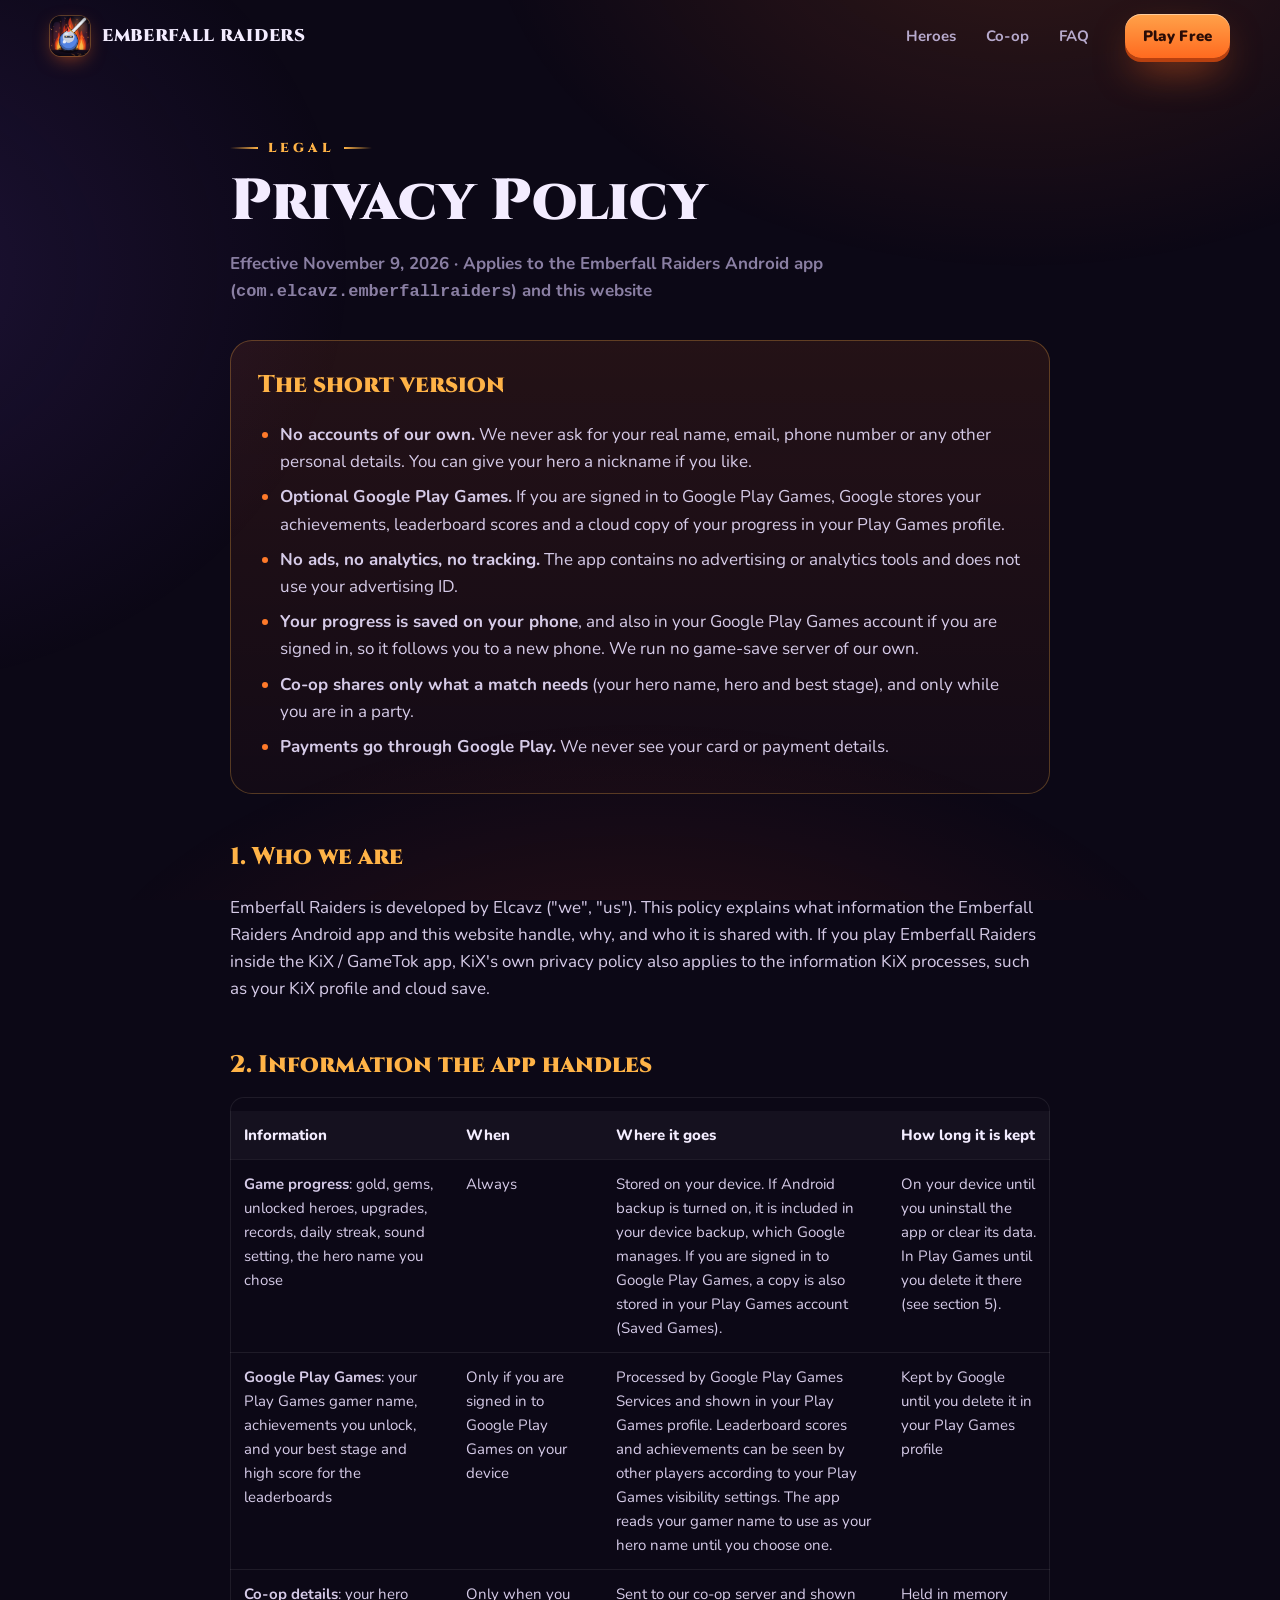
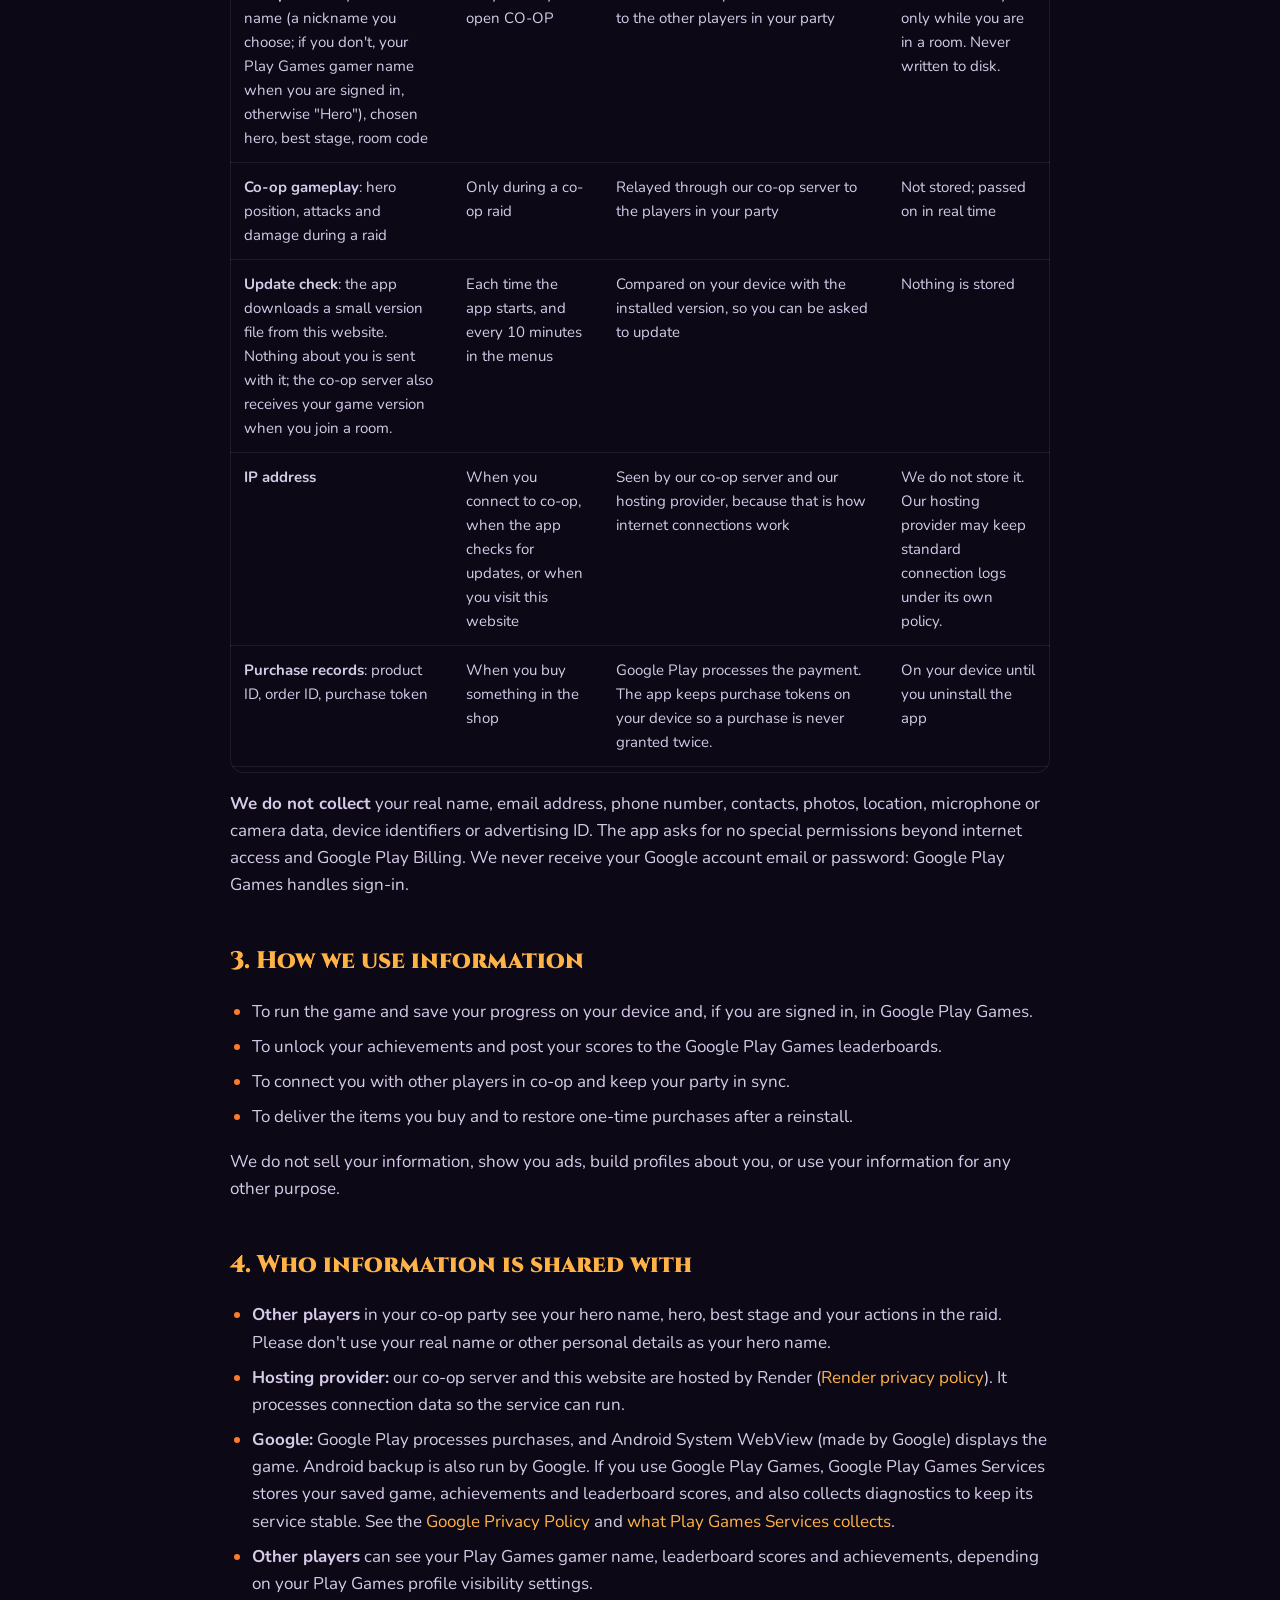
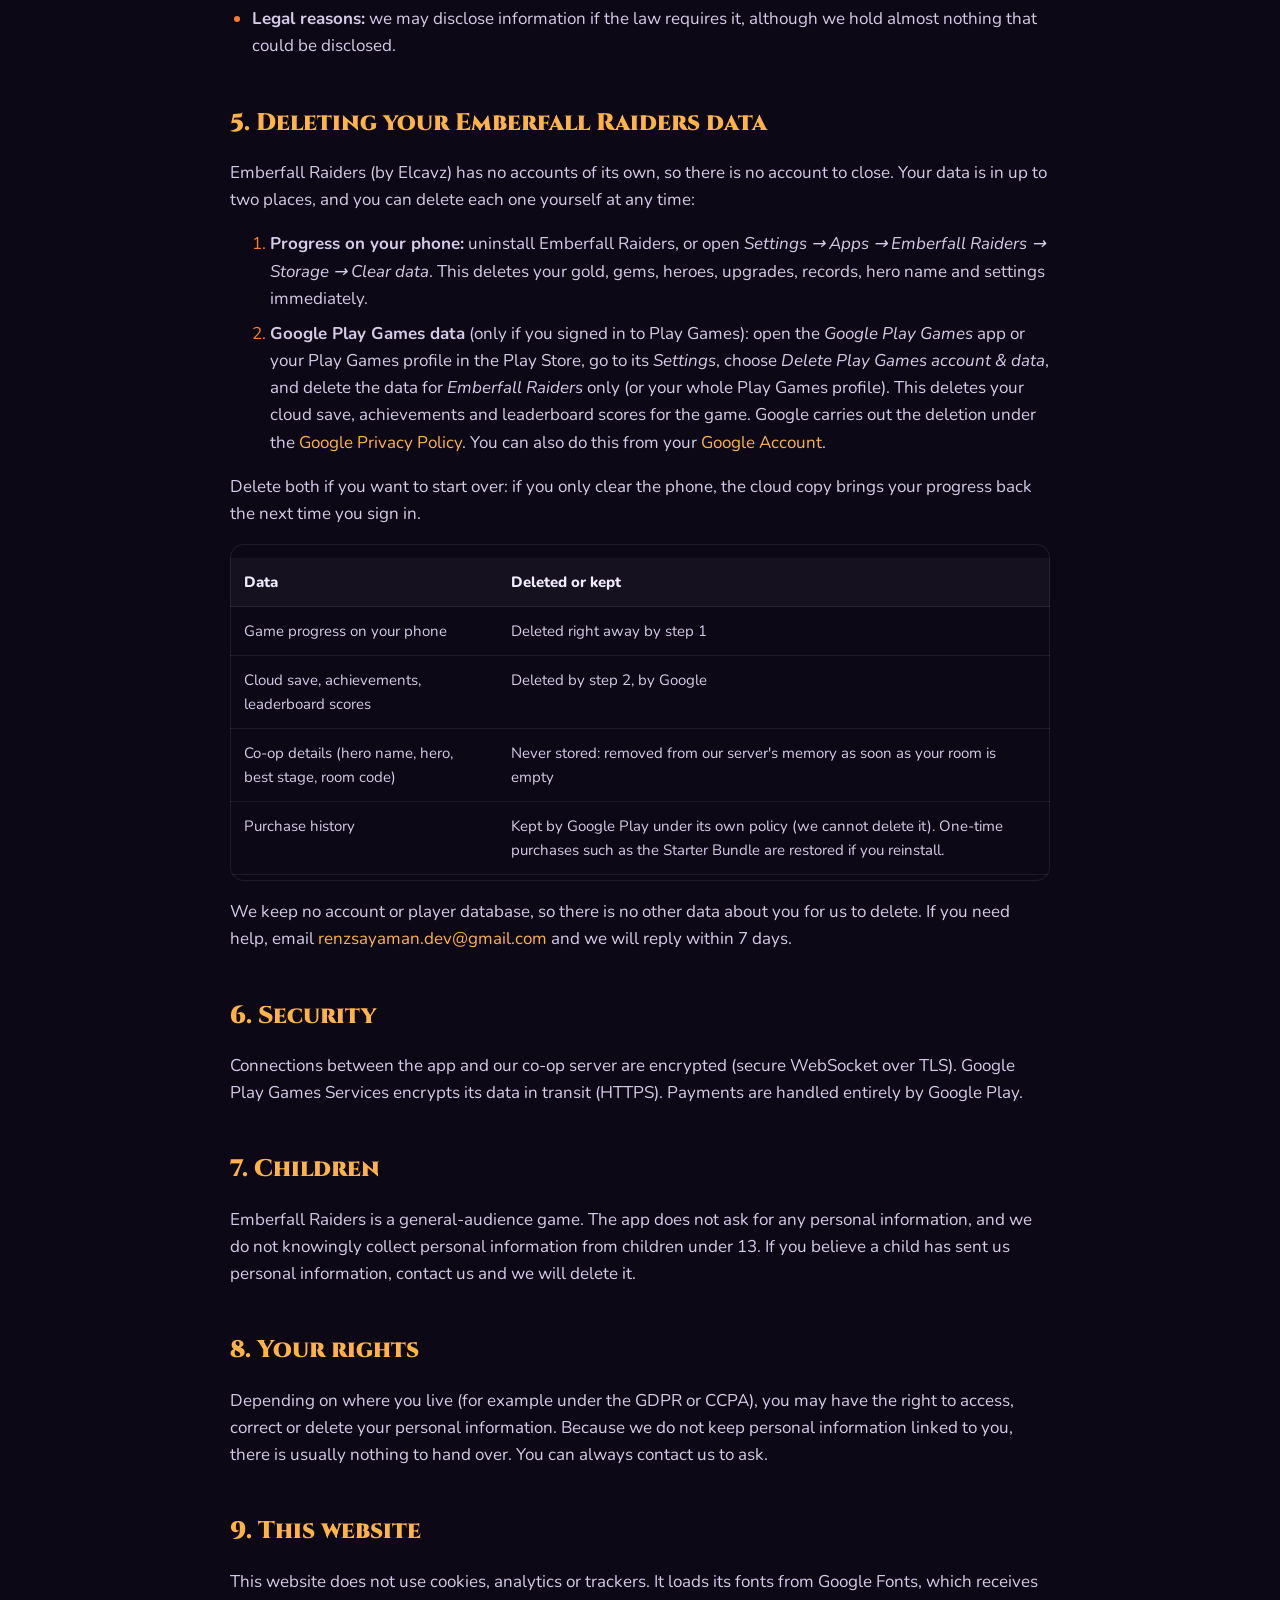
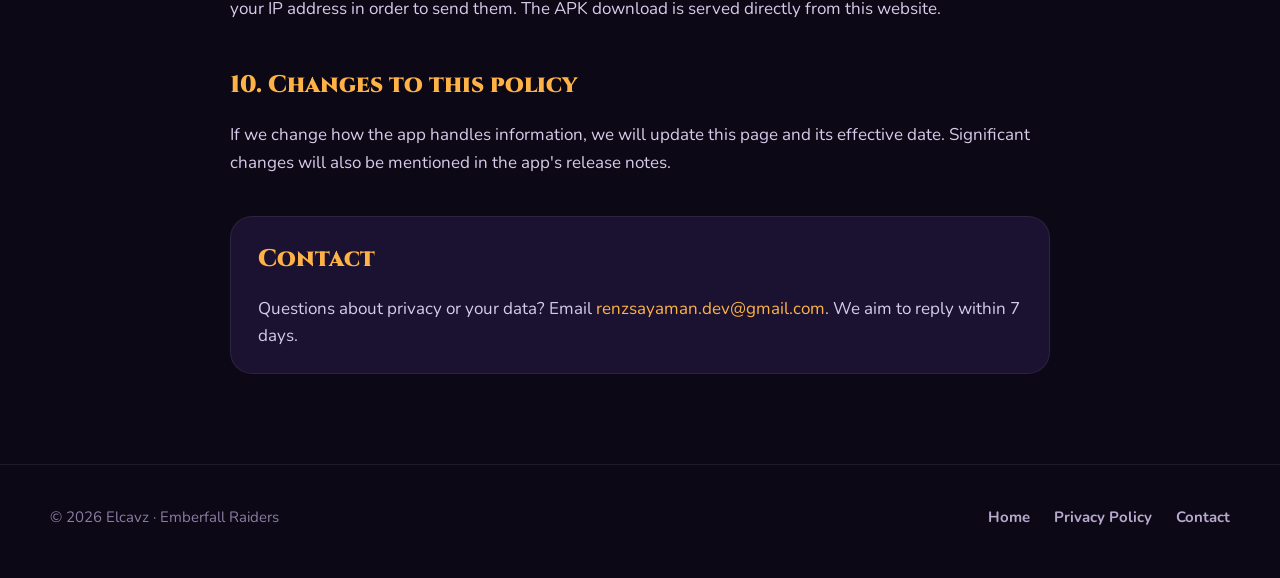
==== commit 333facca: "Update site for v1.0.9: 6 heroes and roles, what's new, version.js for forced updates - Hero section" ====
--- a/privacy.html
+++ b/privacy.html
@@ -60,7 +60,8 @@
             <tr><td><strong>Google Play Games</strong>: your Play Games gamer name, achievements you unlock, and your best stage and high score for the leaderboards</td><td>Only if you are signed in to Google Play Games on your device</td><td>Processed by Google Play Games Services and shown in your Play Games profile. Leaderboard scores and achievements can be seen by other players according to your Play Games visibility settings. The app reads your gamer name to use as your hero name until you choose one.</td><td>Kept by Google until you delete it in your Play Games profile</td></tr>
             <tr><td><strong>Co-op details</strong>: your hero name (a nickname you choose; if you don't, your Play Games gamer name when you are signed in, otherwise "Hero"), chosen hero, best stage, room code</td><td>Only when you open CO-OP</td><td>Sent to our co-op server and shown to the other players in your party</td><td>Held in memory only while you are in a room. Never written to disk.</td></tr>
             <tr><td><strong>Co-op gameplay</strong>: hero position, attacks and damage during a raid</td><td>Only during a co-op raid</td><td>Relayed through our co-op server to the players in your party</td><td>Not stored; passed on in real time</td></tr>
-            <tr><td><strong>IP address</strong></td><td>When you connect to co-op or visit this website</td><td>Seen by our co-op server and our hosting provider, because that is how internet connections work</td><td>We do not store it. Our hosting provider may keep standard connection logs under its own policy.</td></tr>
+            <tr><td><strong>Update check</strong>: the app downloads a small version file from this website. Nothing about you is sent with it; the co-op server also receives your game version when you join a room.</td><td>Each time the app starts, and every 10 minutes in the menus</td><td>Compared on your device with the installed version, so you can be asked to update</td><td>Nothing is stored</td></tr>
+            <tr><td><strong>IP address</strong></td><td>When you connect to co-op, when the app checks for updates, or when you visit this website</td><td>Seen by our co-op server and our hosting provider, because that is how internet connections work</td><td>We do not store it. Our hosting provider may keep standard connection logs under its own policy.</td></tr>
             <tr><td><strong>Purchase records</strong>: product ID, order ID, purchase token</td><td>When you buy something in the shop</td><td>Google Play processes the payment. The app keeps purchase tokens on your device so a purchase is never granted twice.</td><td>On your device until you uninstall the app</td></tr>
           </tbody>
         </table>
--- a/assets/style.css
+++ b/assets/style.css
@@ -165,6 +165,7 @@
 .fs-knight { width: 170px; height: 170px; bottom: 4%; left: -6%; animation: bob 3.2s ease-in-out infinite; }
 .fs-mage { width: 128px; height: 128px; bottom: 30%; right: -8%; animation: bob 3.6s ease-in-out infinite 0.4s; }
 .fs-ranger { width: 120px; height: 120px; top: 14%; left: -4%; animation: bob 3.4s ease-in-out infinite 0.8s; }
+.fs-cleric { width: 112px; height: 112px; top: 2%; right: -2%; z-index: 2; animation: bob 3.8s ease-in-out infinite 1.2s; }
 .scroll-hint { position: absolute; left: 50%; bottom: 22px; transform: translateX(-50%); color: var(--dim); font-size: 12px; letter-spacing: 0.3em; text-transform: uppercase; display: flex; flex-direction: column; align-items: center; gap: 8px; }
 .scroll-hint i { width: 22px; height: 36px; border-radius: 12px; border: 2px solid var(--dim); position: relative; }
 .scroll-hint i::after { content: ''; position: absolute; left: 50%; top: 7px; width: 4px; height: 8px; margin-left: -2px; border-radius: 2px; background: var(--ember-2); animation: wheel 1.8s ease-in-out infinite; }
@@ -215,6 +216,18 @@
 .skill .ico svg { width: 24px; height: 24px; color: #fff; }
 .skill b { display: block; font-size: 16px; }
 .skill span { color: var(--muted); font-size: 14px; }
+.passive { margin: -6px 0 16px; padding: 8px 12px; border-radius: 10px; font-size: 14px; color: var(--muted); background: color-mix(in srgb, var(--c) 12%, transparent); box-shadow: inset 0 0 0 1px color-mix(in srgb, var(--c) 35%, transparent); }
+.passive b { color: color-mix(in srgb, var(--c) 65%, #fff); margin-right: 4px; }
+.skills { display: grid; gap: 8px; }
+.skills .skill { padding: 10px 14px; }
+.skills .skill .ico { width: 38px; height: 38px; }
+.skills .skill .ico svg { width: 20px; height: 20px; }
+.skill.ult { box-shadow: inset 0 0 0 1.5px color-mix(in srgb, var(--gold) 55%, transparent); background: linear-gradient(90deg, rgba(255, 211, 107, 0.08), rgba(0, 0, 0, 0.25)); }
+.ult-tag { font-style: normal; font-size: 11px; font-weight: 900; letter-spacing: 0.1em; color: #1a1230; background: var(--gold); padding: 1px 6px; border-radius: 6px; margin-left: 4px; vertical-align: 2px; }
+.news { display: grid; grid-template-columns: repeat(3, 1fr); gap: 18px; }
+.new-item { padding: 22px; border-radius: var(--radius); background: var(--panel); box-shadow: inset 0 0 0 1px color-mix(in srgb, var(--c) 40%, transparent); border-top: 3px solid var(--c); }
+.new-item b { display: block; font-size: 18px; margin-bottom: 6px; color: color-mix(in srgb, var(--c) 60%, #fff); }
+.new-item span { color: var(--muted); font-size: 15px; }
 .unlock { margin-top: 16px; font-size: 14px; font-weight: 800; color: var(--dim); display: flex; gap: 8px; align-items: center; flex-wrap: wrap; }
 .unlock .tag { padding: 4px 10px; border-radius: 99px; background: rgba(255, 255, 255, 0.06); color: var(--text); }
 .unlock .tag.free { background: rgba(79, 210, 122, 0.15); color: var(--green); }
@@ -445,6 +458,7 @@
   .hero-grid, .boss-grid { grid-template-columns: 1fr; max-width: 520px; margin-inline: auto; }
   .prog, .coop { grid-template-columns: 1fr; }
   .tips { grid-template-columns: 1fr; }
+  .news { grid-template-columns: 1fr; }
   .scroll-hint { display: none; }
 }
 @media (max-width: 560px) {
